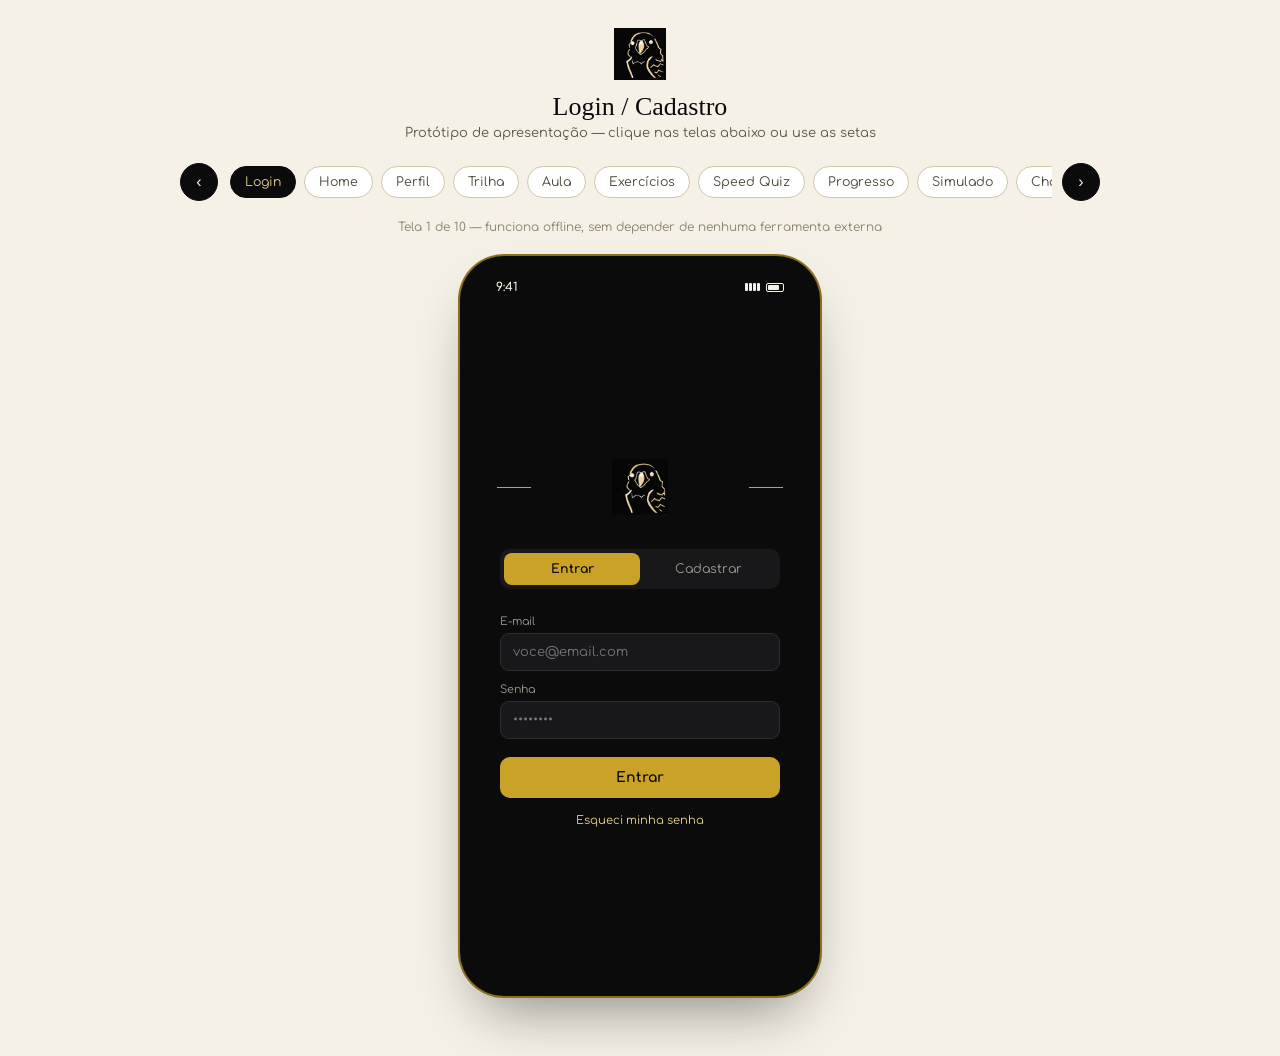
==== inquira_prototipo.html @ 88667cf3 "adicionados o prototipo e logotipo" ====
<!DOCTYPE html>
<html lang="pt-BR">
<head>
<meta charset="UTF-8">
<meta name="viewport" content="width=device-width, initial-scale=1.0">
<title>INQUIRA — Protótipo de Apresentação</title>
<link rel="preconnect" href="https://fonts.googleapis.com">
<link href="https://fonts.googleapis.com/css2?family=Comfortaa:wght@400;500;600;700&display=swap" rel="stylesheet">
<!-- LOGO (aba do navegador): troque o href pelo mesmo arquivo/base64 usado em --logo-url -->
<link rel="icon" type="image/png" href="logo-inquira.png">
<style>
  :root{
    --ink:#0B0B0C;
    --ink-2:#18181B;
    --ink-3:#232326;
    --gold:#C9A227;
    --gold-soft:#E7D08A;
    --gold-deep:#8C6F1D;
    --paper:#F5F1E6;
    --paper-dim:#E9E2CE;
    --success:#6E8F63;
    --danger:#A6543F;
    --serif:'Times New Roman', Times, serif;
    --round:'Comfortaa', sans-serif;

    /* ====== LOGO — troque APENAS esta linha para atualizar o logo em toda a página ======
       Opção A (arquivo separado, precisa estar na mesma pasta do .html ao apresentar):
         --logo-url: url('logo-inquira.png');
       Opção B (recomendado p/ apresentação — arquivo único, sem risco de link quebrado):
         --logo-url: url('[data-uri]'); */
    --logo-url: url('logo-inquira.png');

    /* Se seu logo for de UMA SÓ COR (ex.: só dourado/branco), ele pode não aparecer bem
       no painel externo, que tem fundo claro (creme). Se tiver uma versão do logo em preto
       (ou escura) para fundo claro, troque a linha abaixo. Se não tiver, pode deixar igual
       à de cima — a versão dourada ainda funciona sobre o creme, só com menos contraste. */
    --logo-url-light-bg: url('logo-inquira.png');
  }
  *{box-sizing:border-box;}
  html,body{margin:0;padding:0;}
  body{
    background:var(--paper);
    font-family:var(--round);
    color:var(--ink);
    min-height:100vh;
    padding:28px 16px 60px;
  }
  /* Classe reutilizável do logo — usada em todos os pontos abaixo.
     Ela lê --logo-url, então não precisa mexer aqui, só na variável acima. */
  .logo-mark{
    background-image: var(--logo-url);
    background-size: contain;
    background-position: center;
    background-repeat: no-repeat;
    display:inline-block;
    border-radius: 80px;   /* ← arredondamento leve, novo */
  }
  .logo-mark.on-light{
    background-image: var(--logo-url-light-bg);
  }

  .stage-header{
    max-width:920px;
    margin:0 auto 22px;
    text-align:center;
  }
  .stage-header .brand{
    font-family:var(--serif);
    font-size:14px;
    letter-spacing:2px;
    color:var(--gold-deep);
    margin-bottom:6px;
  }
  .stage-header h1{
    font-family:var(--serif);
    font-size:26px;
    font-weight:400;
    margin:0 0 4px;
    color:var(--ink);
  }
  .stage-header p{
    font-size:13px;
    color:#5b5747;
    margin:0;
  }

  .controls{
    max-width:920px;
    margin:0 auto 18px;
    display:flex;
    align-items:center;
    gap:10px;
  }
  .nav-arrow{
    flex:0 0 auto;
    width:38px;height:38px;
    border-radius:50%;
    border:1px solid var(--ink);
    background:var(--ink);
    color:var(--paper);
    font-size:16px;
    cursor:pointer;
    display:flex;align-items:center;justify-content:center;
    transition:background .15s ease;
  }
  .nav-arrow:hover{background:var(--gold-deep);border-color:var(--gold-deep);}

  .pill-track{
    flex:1;
    display:flex;
    gap:8px;
    overflow-x:auto;
    padding:4px 2px;
    scrollbar-width:thin;
  }
  .pill{
    flex:0 0 auto;
    padding:8px 14px;
    border-radius:20px;
    border:1px solid #cfc7ab;
    background:#fff;
    font-family:var(--round);
    font-size:12.5px;
    color:#4b4736;
    cursor:pointer;
    white-space:nowrap;
    transition:all .15s ease;
  }
  .pill.active{
    background:var(--ink);
    border-color:var(--ink);
    color:var(--gold-soft);
  }

  .stage-note{
    max-width:920px;
    margin:0 auto 22px;
    text-align:center;
    font-size:12px;
    color:#8a836a;
  }

  /* ---------- PHONE FRAME ---------- */
  .phone-wrap{
    display:flex;
    justify-content:center;
  }
  .phone{
    width:360px;
    height:740px;
    background:var(--ink);
    border-radius:44px;
    padding:14px;
    box-shadow:0 0 0 2px var(--gold-deep), 0 30px 60px -20px rgba(0,0,0,.45);
    position:relative;
  }
  .phone-screen{
    width:100%;height:100%;
    background:var(--ink);
    border-radius:30px;
    overflow:hidden;
    position:relative;
    display:flex;
    flex-direction:column;
  }
  .status-bar{
    height:34px;
    flex:0 0 auto;
    display:flex;
    align-items:center;
    justify-content:space-between;
    padding:0 22px;
    color:var(--paper);
    font-size:12px;
    font-family:var(--round);
    font-weight:600;
  }
  .status-bar .icons{display:flex;gap:5px;align-items:center;}
  .status-bar .bars span{display:inline-block;width:3px;height:8px;background:var(--paper);margin-right:1px;border-radius:1px;}
  .status-bar .battery{width:18px;height:9px;border:1px solid var(--paper);border-radius:2px;position:relative;display:inline-block;}
  .status-bar .battery::after{content:'';position:absolute;left:1px;top:1px;bottom:1px;width:70%;background:var(--paper);border-radius:1px;}

  .screen-body{
    flex:1;
    overflow-y:auto;
    padding:16px 18px 10px;
    color:var(--paper);
  }
  .screen-body::-webkit-scrollbar{width:0;}

  .bottom-nav{
    flex:0 0 auto;
    display:flex;
    justify-content:space-around;
    padding:10px 8px 16px;
    border-top:1px solid #2a2a2d;
  }
  .bottom-nav .item{
    display:flex;flex-direction:column;align-items:center;gap:4px;
    font-size:9.5px;color:#7a7a80;
    cursor:pointer;
  }
  .bottom-nav .item.active{color:var(--gold);}
  .bottom-nav .dot{width:18px;height:18px;border-radius:6px;border:1.4px solid currentColor;}

  .screen{display:none;flex-direction:column;height:100%;}
  .screen.active{display:flex;}

  /* ---------- SHARED UI ---------- */
  h2.h-serif{
    font-family:var(--serif);
    font-weight:400;
    font-size:20px;
    margin:0 0 2px;
    color:var(--paper);
  }
  .muted{color:#9c9a90;font-size:12px;}
  .card{
    background:var(--ink-2);
    border:1px solid #2b2b2e;
    border-radius:10px;
    padding:14px;
  }
  .hairline{
    height:1px;
    background:linear-gradient(to right, transparent, var(--gold), transparent);
    margin:14px 0;
  }
  .btn-gold{
    background:var(--gold);
    color:var(--ink);
    border:none;
    border-radius:10px;
    padding:13px;
    font-family:var(--round);
    font-weight:700;
    font-size:14px;
    cursor:pointer;
    width:100%;
    transition:filter .15s ease;
  }
  .btn-gold:hover{filter:brightness(1.08);}
  .btn-gold:disabled{background:#4a4636;color:#8a856c;cursor:not-allowed;}
  .btn-ghost{
    background:transparent;
    border:1px solid #3a3a3d;
    color:var(--paper);
    border-radius:10px;
    padding:11px;
    font-family:var(--round);
    font-size:13px;
    cursor:pointer;
    width:100%;
  }
  .xp-bar-track{
    height:8px;background:#2b2b2e;border-radius:6px;overflow:hidden;
  }
  .xp-bar-fill{
    height:100%;background:linear-gradient(to right, var(--gold-deep), var(--gold));
    border-radius:6px;
  }
  .avatar{
    width:46px;height:46px;border-radius:50%;
    background:var(--ink-3);
    border:2px solid var(--gold);
    display:flex;align-items:center;justify-content:center;
    font-family:var(--serif);font-size:16px;color:var(--gold-soft);
    flex:0 0 auto;
  }
  .avatar.lg{width:84px;height:84px;font-size:26px;}

  /* ===================== LOGIN ===================== */
  #screen-login .screen-body{
    display:flex;flex-direction:column;justify-content:center;align-items:center;
    text-align:center;
    padding:20px 26px;
  }
  .wordmark-row{display:flex;align-items:center;gap:14px;margin-bottom:34px;}
  .wordmark-row .rule{width:34px;height:1px;background:var(--gold);}
  .wordmark{font-family:var(--serif);font-size:30px;letter-spacing:3px;color:var(--paper);}
  .mode-toggle{
    display:flex;width:100%;background:var(--ink-2);border-radius:10px;padding:4px;margin-bottom:26px;
  }
  .mode-toggle button{
    flex:1;padding:9px;border:none;background:transparent;color:#9c9a90;
    font-family:var(--round);font-size:12.5px;border-radius:8px;cursor:pointer;
  }
  .mode-toggle button.active{background:var(--gold);color:var(--ink);font-weight:700;}
  .field{
    width:100%;text-align:left;margin-bottom:12px;
  }
  .field label{font-size:11px;color:#9c9a90;display:block;margin-bottom:5px;}
  .field input{
    width:100%;background:var(--ink-2);border:1px solid #2f2f32;border-radius:9px;
    padding:11px 12px;color:var(--paper);font-family:var(--round);font-size:13px;
  }
  .field input:focus{outline:1px solid var(--gold);}
  .login-footnote{margin-top:16px;font-size:11.5px;color:#8a887d;}
  .login-footnote span{color:var(--gold-soft);cursor:pointer;}

  /* ===================== HOME ===================== */
  .greet-row{display:flex;justify-content:space-between;align-items:center;margin-bottom:16px;}
  .xp-strip{display:flex;align-items:center;justify-content:space-between;margin-bottom:6px;}
  .xp-strip .lvl{font-family:var(--serif);font-size:13px;color:var(--gold-soft);}
  .continue-card{margin-bottom:18px;}
  .continue-card .top{display:flex;justify-content:space-between;align-items:baseline;margin-bottom:8px;}
  .continue-card .top .tag{font-size:10.5px;color:#9c9a90;}
  .subject-row{display:flex;gap:10px;overflow-x:auto;margin-bottom:18px;padding-bottom:4px;}
  .subject-chip{
    flex:0 0 auto;width:84px;padding:12px 10px;border-radius:10px;background:var(--ink-2);
    border:1px solid #2b2b2e;text-align:center;font-size:11px;
  }
  .subject-chip .ic{font-size:18px;margin-bottom:6px;}
  .tiles-row{display:flex;gap:10px;}
  .tile{
    flex:1;background:var(--ink-2);border:1px solid var(--gold-deep);border-radius:10px;
    padding:14px 10px;text-align:center;cursor:pointer;
  }
  .tile .ic{font-size:20px;margin-bottom:6px;}
  .tile .lbl{font-family:var(--serif);font-size:13px;color:var(--paper);}

  /* ===================== PROFILE ===================== */
  .profile-head{display:flex;flex-direction:column;align-items:center;text-align:center;margin-bottom:16px;}
  .badge-pill{
    margin-top:8px;display:inline-block;background:var(--ink-2);border:1px solid var(--gold);
    color:var(--gold-soft);font-size:11px;padding:4px 12px;border-radius:20px;
  }
  .stat-trio{display:flex;gap:8px;margin-bottom:18px;}
  .stat-tile{flex:1;text-align:center;padding:12px 4px;}
  .stat-tile .num{font-family:var(--serif);font-size:19px;color:var(--gold-soft);}
  .stat-tile .lbl{font-size:10px;color:#9c9a90;margin-top:2px;}
  .section-title{font-size:11.5px;color:#9c9a90;letter-spacing:.4px;margin:16px 0 8px;}
  .ach-grid{display:grid;grid-template-columns:repeat(4,1fr);gap:8px;}
  .ach{
    aspect-ratio:1;border-radius:10px;display:flex;align-items:center;justify-content:center;
    font-size:18px;background:var(--ink-2);border:1px solid #2b2b2e;
  }
  .ach.earned{background:linear-gradient(145deg,#2a230f,#1c1a10);border-color:var(--gold);}
  .ach.locked{opacity:.35;filter:grayscale(1);}
  .mastery-row{margin-bottom:10px;}
  .mastery-row .mtop{display:flex;justify-content:space-between;font-size:11.5px;margin-bottom:4px;}
  .activity-item{display:flex;justify-content:space-between;padding:9px 0;border-bottom:1px solid #232326;font-size:12px;}
  .activity-item .plus{color:var(--gold-soft);font-family:var(--serif);}

  /* ===================== LEARNING PATH ===================== */
  .path-list{position:relative;padding-left:26px;}
  .path-list::before{
    content:'';position:absolute;left:9px;top:6px;bottom:6px;width:2px;background:#2b2b2e;
  }
  .path-item{position:relative;padding:12px 0 12px 14px;}
  .path-item .node{
    position:absolute;left:-26px;top:14px;width:19px;height:19px;border-radius:50%;
    background:var(--ink);border:2px solid #3a3a3d;display:flex;align-items:center;justify-content:center;
    font-size:10px;color:#6c6a62;
  }
  .path-item.done .node{background:var(--gold);border-color:var(--gold);color:var(--ink);}
  .path-item.current .node{
    border-color:var(--gold);color:var(--gold);
    box-shadow:0 0 0 0 rgba(201,162,39,.5);
    animation:pulse 1.8s infinite;
  }
  @keyframes pulse{
    0%{box-shadow:0 0 0 0 rgba(201,162,39,.45);}
    70%{box-shadow:0 0 0 9px rgba(201,162,39,0);}
    100%{box-shadow:0 0 0 0 rgba(201,162,39,0);}
  }
  .path-item .card{cursor:pointer;}
  .path-item.locked .card{opacity:.45;cursor:not-allowed;}
  .path-item .card .name{font-size:13.5px;}
  .path-item .card .meta{font-size:10.5px;color:#9c9a90;margin-top:3px;}

  /* ===================== LESSON ===================== */
  .video-box{
    background:#000;border-radius:10px;aspect-ratio:16/10;display:flex;align-items:center;justify-content:center;margin-bottom:14px;
    border:1px solid #2b2b2e;
  }
  .play-btn{
    width:52px;height:52px;border-radius:50%;background:var(--gold);display:flex;align-items:center;justify-content:center;
    color:var(--ink);font-size:18px;cursor:pointer;
  }
  .tab-pill-row{display:flex;background:var(--ink-2);border-radius:10px;padding:4px;margin-bottom:14px;}
  .tab-pill-row button{flex:1;background:transparent;border:none;padding:8px;font-family:var(--round);font-size:12px;color:#9c9a90;border-radius:8px;cursor:pointer;}
  .tab-pill-row button.active{background:var(--gold);color:var(--ink);font-weight:700;}
  .lesson-idx-item{display:flex;gap:10px;padding:8px 0;font-size:12px;border-bottom:1px solid #232326;}
  .lesson-idx-item .time{color:var(--gold-soft);font-family:var(--serif);flex:0 0 auto;width:44px;}
  .resource-item{display:flex;align-items:center;gap:10px;padding:10px;background:var(--ink-2);border-radius:8px;margin-bottom:8px;font-size:12px;}

  /* ===================== EXERCISES ===================== */
  .q-progress{font-size:11px;color:#9c9a90;margin-bottom:6px;}
  .q-text{font-family:var(--serif);font-size:16px;line-height:1.4;margin-bottom:14px;}
  .option{
    display:flex;gap:10px;align-items:flex-start;padding:12px;border:1px solid #2b2b2e;border-radius:10px;
    margin-bottom:9px;cursor:pointer;font-size:13px;background:var(--ink-2);
  }
  .option .letter{
    width:22px;height:22px;border-radius:50%;border:1px solid #4a4a4e;display:flex;align-items:center;justify-content:center;
    font-size:11px;flex:0 0 auto;
  }
  .option.selected{border-color:var(--gold);}
  .option.selected .letter{background:var(--gold);color:var(--ink);border-color:var(--gold);}
  .option.correct{border-color:var(--success);background:#1c2a1a;}
  .option.incorrect{border-color:var(--danger);background:#2a1c19;}
  .explain-box{
    margin-top:6px;padding:12px;background:var(--ink-2);border-left:3px solid var(--gold);border-radius:6px;font-size:12px;color:#c9c6ba;
  }
  .results-box{text-align:center;padding:34px 10px;}
  .results-box .big{font-family:var(--serif);font-size:38px;color:var(--gold-soft);}

  /* ===================== SPEED QUIZ ===================== */
  .timer-track{height:9px;border-radius:5px;background:#2b2b2e;overflow:hidden;margin-bottom:16px;}
  .timer-fill{height:100%;width:100%;background:var(--gold);transition:width .2s linear, background .3s ease;}
  .quiz-topline{display:flex;justify-content:space-between;align-items:center;margin-bottom:14px;}
  .quiz-score{font-family:var(--serif);font-size:20px;color:var(--gold-soft);}
  .combo-badge{
    position:absolute;top:50%;left:50%;transform:translate(-50%,-50%) scale(0);
    background:var(--gold);color:var(--ink);padding:10px 18px;border-radius:30px;font-weight:700;font-size:14px;
    transition:transform .25s ease;pointer-events:none;
  }
  .combo-badge.show{transform:translate(-50%,-50%) scale(1);}

  /* ===================== PROGRESS ===================== */
  .heatmap{display:grid;grid-template-columns:repeat(7,1fr);gap:5px;margin-bottom:6px;}
  .heat-cell{aspect-ratio:1;border-radius:3px;background:#232326;}

  /* ===================== MOCK EXAM ===================== */
  .exam-timer{
    display:flex;justify-content:space-between;align-items:center;background:var(--ink-2);
    border:1px solid var(--gold-deep);border-radius:10px;padding:10px 14px;margin-bottom:14px;
  }
  .exam-timer .t{font-family:var(--serif);font-size:19px;color:var(--gold-soft);}
  .nav-grid{display:grid;grid-template-columns:repeat(8,1fr);gap:6px;margin-bottom:16px;}
  .nav-grid .n{
    aspect-ratio:1;border-radius:6px;border:1px solid #3a3a3d;display:flex;align-items:center;justify-content:center;
    font-size:10px;color:#9c9a90;cursor:pointer;background:var(--ink-2);
  }
  .nav-grid .n.answered{background:var(--gold);color:var(--ink);border-color:var(--gold);font-weight:700;}
  .area-row{margin-bottom:10px;}
  .area-row .atop{display:flex;justify-content:space-between;font-size:11.5px;margin-bottom:4px;}

  /* ===================== AI CHAT ===================== */
  .chat-scroll{display:flex;flex-direction:column;gap:10px;}
  .bubble{max-width:78%;padding:10px 13px;border-radius:14px;font-size:12.5px;line-height:1.45;}
  .bubble.user{align-self:flex-end;background:var(--gold);color:var(--ink);border-bottom-right-radius:4px;}
  .bubble.ai{align-self:flex-start;background:var(--ink-2);border:1px solid #2b2b2e;border-bottom-left-radius:4px;}
  .typing{align-self:flex-start;display:flex;gap:4px;padding:10px 13px;background:var(--ink-2);border-radius:14px;border-bottom-left-radius:4px;}
  .typing span{width:5px;height:5px;border-radius:50%;background:#9c9a90;animation:blink 1.2s infinite;}
  .typing span:nth-child(2){animation-delay:.2s;}
  .typing span:nth-child(3){animation-delay:.4s;}
  @keyframes blink{0%,80%,100%{opacity:.25;}40%{opacity:1;}}
  .chip-row{display:flex;gap:8px;margin:10px 0;}
  .chip{background:transparent;border:1px solid var(--gold);color:var(--gold-soft);font-size:11px;padding:7px 12px;border-radius:20px;cursor:pointer;}
  .chat-input-row{display:flex;gap:8px;padding-top:10px;border-top:1px solid #232326;}
  .chat-input-row input{
    flex:1;background:var(--ink-2);border:1px solid #2f2f32;border-radius:20px;padding:10px 14px;color:var(--paper);font-family:var(--round);font-size:12.5px;
  }
  .send-btn{
    width:38px;height:38px;border-radius:50%;border:none;background:#3a3a3d;color:#7a7a80;cursor:pointer;font-size:14px;
    transition:all .15s ease;
  }
  .send-btn.ready{background:var(--gold);color:var(--ink);}
</style>
</head>
<body>

  <div class="stage-header">
<!-- painel externo -->
<div class="logo-mark on-light" ... style="width:170px;height:52px;margin:0 auto 8px;"></div>
    <h1 id="screenTitle">Login / Cadastro</h1>
    <p>Protótipo de apresentação — clique nas telas abaixo ou use as setas</p>
  </div>

  <div class="controls">
    <button class="nav-arrow" onclick="prevScreen()">‹</button>
    <div class="pill-track" id="pillTrack"></div>
    <button class="nav-arrow" onclick="nextScreen()">›</button>
  </div>
  <div class="stage-note">Tela <span id="screenIndex">1</span> de <span id="screenTotal">10</span> — funciona offline, sem depender de nenhuma ferramenta externa</div>

  <div class="phone-wrap">
    <div class="phone">
      <div class="phone-screen">
        <div class="status-bar">
          <span>9:41</span>
          <span class="icons">
            <span class="bars"><span></span><span></span><span></span><span></span></span>
            <span class="battery"></span>
          </span>
        </div>

        <!-- ============ LOGIN ============ -->
        <div class="screen active" id="screen-login">
          <div class="screen-body">
            <!-- LOGO (dentro do app, tela de Login): ponto mais nobre para o logo -->
            <div class="wordmark-row"><div class="rule"></div><div class="logo-mark" ... style="width:190px;height:56px;"></div><div class="rule"></div></div>
            <div class="mode-toggle">
              <button class="active" id="loginModeBtn" onclick="setLoginMode('login')">Entrar</button>
              <button id="signupModeBtn" onclick="setLoginMode('signup')">Cadastrar</button>
            </div>
            <div class="field" id="nameField" style="display:none;">
              <label>Nome</label>
              <input type="text" placeholder="Como podemos te chamar?">
            </div>
            <div class="field">
              <label>E-mail</label>
              <input type="email" placeholder="voce@email.com">
            </div>
            <div class="field">
              <label>Senha</label>
              <input type="password" placeholder="••••••••">
            </div>
            <button class="btn-gold" id="loginSubmitBtn" style="margin-top:6px;">Entrar</button>
            <div class="login-footnote"><span>Esqueci minha senha</span></div>
          </div>
        </div>

        <!-- ============ HOME ============ -->
        <div class="screen" id="screen-home">
          <div class="screen-body">
            <div class="greet-row">
              <div>
                <div class="muted">Boa tarde</div>
                <h2 class="h-serif">Barbara</h2>
              </div>
              <div class="avatar">BK</div>
            </div>
            <div class="card" style="margin-bottom:16px;">
              <div class="xp-strip"><span class="lvl">Nível 7 · Estudiosa</span><span class="muted">2.480 XP</span></div>
              <div class="xp-bar-track"><div class="xp-bar-fill" style="width:62%;"></div></div>
            </div>
            <div class="card continue-card" onclick="goTo('screen-path')" style="cursor:pointer;">
              <div class="top"><span class="tag">CONTINUAR ESTUDANDO</span><span class="tag">68%</span></div>
              <div class="h-serif" style="font-size:15px;">Trigonometria</div>
              <div class="xp-bar-track" style="margin-top:8px;"><div class="xp-bar-fill" style="width:68%;"></div></div>
            </div>
            <div class="section-title">TRILHAS</div>
            <div class="subject-row">
              <div class="subject-chip"><div class="ic">∑</div>Matemática</div>
              <div class="subject-chip"><div class="ic">✎</div>Português</div>
              <div class="subject-chip"><div class="ic">⚛</div>Física</div>
              <div class="subject-chip"><div class="ic">⚗</div>Química</div>
              <div class="subject-chip"><div class="ic">🌍</div>Geografia</div>
            </div>
            <div class="tiles-row">
              <div class="tile" onclick="goTo('screen-exam')"><div class="ic">⏱</div><div class="lbl">Simulado</div></div>
              <div class="tile" onclick="goTo('screen-quiz')"><div class="ic">⚡</div><div class="lbl">Speed Quiz</div></div>
            </div>
          </div>
          <div class="bottom-nav">
            <div class="item active" onclick="goTo('screen-home')"><div class="dot"></div>Início</div>
            <div class="item" onclick="goTo('screen-path')"><div class="dot"></div>Trilhas</div>
            <div class="item" onclick="goTo('screen-progress')"><div class="dot"></div>Progresso</div>
            <div class="item" onclick="goTo('screen-chat')"><div class="dot"></div>IA</div>
            <div class="item" onclick="goTo('screen-profile')"><div class="dot"></div>Perfil</div>
          </div>
        </div>

        <!-- ============ PROFILE ============ -->
        <div class="screen" id="screen-profile">
          <div class="screen-body">
            <div class="profile-head">
              <div class="avatar lg">BK</div>
              <h2 class="h-serif" style="margin-top:10px;">Barbara Karolinny</h2>
              <div class="badge-pill">🏅 Estudiosa Nível 7</div>
            </div>
            <div class="stat-trio">
              <div class="card stat-tile"><div class="num">2.480</div><div class="lbl">XP total</div></div>
              <div class="card stat-tile"><div class="num">12</div><div class="lbl">Sequência</div></div>
              <div class="card stat-tile"><div class="num">#34</div><div class="lbl">Ranking</div></div>
            </div>
            <div class="xp-bar-track"><div class="xp-bar-fill" style="width:62%;"></div></div>
            <div class="muted" style="margin-top:5px;">620 XP para o Nível 8</div>

            <div class="section-title">CONQUISTAS</div>
            <div class="ach-grid">
              <div class="ach earned">🏆</div><div class="ach earned">🔥</div><div class="ach earned">📚</div><div class="ach locked">🎯</div>
              <div class="ach earned">⚡</div><div class="ach locked">🧠</div><div class="ach locked">🌟</div><div class="ach locked">👑</div>
            </div>

            <div class="section-title">DOMÍNIO POR MATÉRIA</div>
            <div class="mastery-row"><div class="mtop"><span>Matemática</span><span>80%</span></div><div class="xp-bar-track"><div class="xp-bar-fill" style="width:80%;"></div></div></div>
            <div class="mastery-row"><div class="mtop"><span>Português</span><span>65%</span></div><div class="xp-bar-track"><div class="xp-bar-fill" style="width:65%;"></div></div></div>
            <div class="mastery-row"><div class="mtop"><span>Física</span><span>44%</span></div><div class="xp-bar-track"><div class="xp-bar-fill" style="width:44%;"></div></div></div>

            <div class="section-title">ATIVIDADE RECENTE</div>
            <div class="activity-item"><span>Concluiu: Lei dos Senos</span><span class="plus">+50</span></div>
            <div class="activity-item"><span>Speed Quiz: Frações</span><span class="plus">+80</span></div>
            <div class="activity-item"><span>Simulado ENEM #3</span><span class="plus">+210</span></div>
          </div>
          <div class="bottom-nav">
            <div class="item" onclick="goTo('screen-home')"><div class="dot"></div>Início</div>
            <div class="item" onclick="goTo('screen-path')"><div class="dot"></div>Trilhas</div>
            <div class="item" onclick="goTo('screen-progress')"><div class="dot"></div>Progresso</div>
            <div class="item" onclick="goTo('screen-chat')"><div class="dot"></div>IA</div>
            <div class="item active" onclick="goTo('screen-profile')"><div class="dot"></div>Perfil</div>
          </div>
        </div>

        <!-- ============ LEARNING PATH ============ -->
        <div class="screen" id="screen-path">
          <div class="screen-body">
            <h2 class="h-serif">Trilha: Trigonometria</h2>
            <div class="muted" style="margin-bottom:14px;">4 de 6 módulos concluídos</div>
            <div class="path-list">
              <div class="path-item done"><div class="node">✓</div><div class="card"><div class="name">Ângulos e Triângulos</div><div class="meta">Concluído · +40 XP</div></div></div>
              <div class="path-item done"><div class="node">✓</div><div class="card"><div class="name">Seno e Cosseno</div><div class="meta">Concluído · +40 XP</div></div></div>
              <div class="path-item done"><div class="node">✓</div><div class="card"><div class="name">Tangente</div><div class="meta">Concluído · +40 XP</div></div></div>
              <div class="path-item current"><div class="node">4</div><div class="card" onclick="goTo('screen-lesson')"><div class="name">Lei dos Senos</div><div class="meta">Em andamento · 68%</div></div></div>
              <div class="path-item locked"><div class="node">🔒</div><div class="card"><div class="name">Lei dos Cossenos</div><div class="meta">Bloqueado</div></div></div>
              <div class="path-item locked"><div class="node">🔒</div><div class="card"><div class="name">Aplicações no ENEM</div><div class="meta">Bloqueado</div></div></div>
            </div>
          </div>
          <div class="bottom-nav">
            <div class="item" onclick="goTo('screen-home')"><div class="dot"></div>Início</div>
            <div class="item active" onclick="goTo('screen-path')"><div class="dot"></div>Trilhas</div>
            <div class="item" onclick="goTo('screen-progress')"><div class="dot"></div>Progresso</div>
            <div class="item" onclick="goTo('screen-chat')"><div class="dot"></div>IA</div>
            <div class="item" onclick="goTo('screen-profile')"><div class="dot"></div>Perfil</div>
          </div>
        </div>

        <!-- ============ LESSON ============ -->
        <div class="screen" id="screen-lesson">
          <div class="screen-body">
            <h2 class="h-serif">Lei dos Senos</h2>
            <div class="muted" style="margin-bottom:12px;">Trigonometria · Módulo 4</div>
            <div class="video-box"><div class="play-btn">▶</div></div>
            <div class="tab-pill-row">
              <button class="active" onclick="setLessonTab(this,'video')">Vídeo</button>
              <button onclick="setLessonTab(this,'notas')">Notas</button>
              <button onclick="setLessonTab(this,'recursos')">Recursos</button>
            </div>
            <div id="lessonTabContent">
              <div class="lesson-idx-item"><span class="time">00:00</span><span>Introdução ao problema</span></div>
              <div class="lesson-idx-item"><span class="time">02:15</span><span>Demonstração da fórmula</span></div>
              <div class="lesson-idx-item"><span class="time">05:40</span><span>Exemplo resolvido</span></div>
              <div class="lesson-idx-item"><span class="time">08:20</span><span>Erros comuns</span></div>
            </div>
          </div>
        </div>

        <!-- ============ EXERCISES ============ -->
        <div class="screen" id="screen-exercises">
          <div class="screen-body" id="exBody"></div>
        </div>

        <!-- ============ SPEED QUIZ ============ -->
        <div class="screen" id="screen-quiz">
          <div class="screen-body" style="position:relative;">
            <div class="combo-badge" id="comboBadge">+50 XP COMBO!</div>
            <div class="timer-track"><div class="timer-fill" id="quizTimerFill"></div></div>
            <div class="quiz-topline"><span class="quiz-score">🔥 <span id="quizScore">0</span> pts</span><span class="muted" id="quizCount">1/5</span></div>
            <div id="quizBody"></div>
          </div>
        </div>

        <!-- ============ PROGRESS ============ -->
        <div class="screen" id="screen-progress">
          <div class="screen-body">
            <h2 class="h-serif">Seu Progresso</h2>
            <div class="xp-bar-track" style="margin:10px 0 4px;"><div class="xp-bar-fill" style="width:62%;"></div></div>
            <div class="muted">Nível 7 → 620 XP para o Nível 8</div>
            <div class="stat-trio" style="margin-top:16px;">
              <div class="card stat-tile"><div class="num">12</div><div class="lbl">Sequência</div></div>
              <div class="card stat-tile"><div class="num">86</div><div class="lbl">Aulas</div></div>
              <div class="card stat-tile"><div class="num">91%</div><div class="lbl">Precisão</div></div>
            </div>
            <div class="section-title">ATIVIDADE SEMANAL</div>
            <div class="heatmap" id="heatmap"></div>
            <div class="section-title">DOMÍNIO POR MATÉRIA</div>
            <div class="mastery-row"><div class="mtop"><span>Matemática</span><span>80%</span></div><div class="xp-bar-track"><div class="xp-bar-fill" style="width:80%;"></div></div></div>
            <div class="mastery-row"><div class="mtop"><span>Português</span><span>65%</span></div><div class="xp-bar-track"><div class="xp-bar-fill" style="width:65%;"></div></div></div>
            <div class="section-title">CONQUISTAS</div>
            <div class="ach-grid">
              <div class="ach earned">🏆</div><div class="ach earned">🔥</div><div class="ach earned">📚</div><div class="ach locked">🎯</div>
              <div class="ach earned">⚡</div><div class="ach locked">🧠</div><div class="ach locked">🌟</div><div class="ach locked">👑</div>
            </div>
          </div>
          <div class="bottom-nav">
            <div class="item" onclick="goTo('screen-home')"><div class="dot"></div>Início</div>
            <div class="item" onclick="goTo('screen-path')"><div class="dot"></div>Trilhas</div>
            <div class="item active" onclick="goTo('screen-progress')"><div class="dot"></div>Progresso</div>
            <div class="item" onclick="goTo('screen-chat')"><div class="dot"></div>IA</div>
            <div class="item" onclick="goTo('screen-profile')"><div class="dot"></div>Perfil</div>
          </div>
        </div>

        <!-- ============ MOCK EXAM ============ -->
        <div class="screen" id="screen-exam">
          <div class="screen-body">
            <div class="exam-timer"><span class="muted">Tempo restante</span><span class="t" id="examTimer">04:58:32</span></div>
            <div class="nav-grid" id="examGrid"></div>
            <div class="q-text">Um terreno retangular tem 40 m de perímetro. Se a largura é 2/3 do comprimento, qual é a área do terreno?</div>
            <div class="option" onclick="selectExamOption(this)"><div class="letter">A</div>48 m²</div>
            <div class="option" onclick="selectExamOption(this)"><div class="letter">B</div>72 m²</div>
            <div class="option" onclick="selectExamOption(this)"><div class="letter">C</div>96 m²</div>
            <div class="option" onclick="selectExamOption(this)"><div class="letter">D</div>108 m²</div>
            <div class="option" onclick="selectExamOption(this)"><div class="letter">E</div>120 m²</div>
            <div class="hairline"></div>
            <div class="section-title">RESULTADO POR ÁREA (simulado anterior)</div>
            <div class="area-row"><div class="atop"><span>Matemática</span><span>7/10</span></div><div class="xp-bar-track"><div class="xp-bar-fill" style="width:70%;"></div></div></div>
            <div class="area-row"><div class="atop"><span>Linguagens</span><span>8/10</span></div><div class="xp-bar-track"><div class="xp-bar-fill" style="width:80%;"></div></div></div>
            <div class="area-row"><div class="atop"><span>Humanas</span><span>6/10</span></div><div class="xp-bar-track"><div class="xp-bar-fill" style="width:60%;"></div></div></div>
            <div class="area-row"><div class="atop"><span>Natureza</span><span>5/10</span></div><div class="xp-bar-track"><div class="xp-bar-fill" style="width:50%;"></div></div></div>
          </div>
        </div>

        <!-- ============ AI CHAT ============ -->
        <div class="screen" id="screen-chat">
          <div class="screen-body">
            <h2 class="h-serif" style="margin-bottom:12px;">Assistente INQUIRA</h2>
            <div class="chat-scroll" id="chatScroll">
              <div class="bubble user">Como eu resolvo essa questão de Lei dos Senos?</div>
              <div class="bubble ai">Antes de te dar a fórmula: você já identificou quais lados e ângulos o problema te dá? Isso decide qual caso da Lei dos Senos usar.</div>
              <div class="bubble user">Dei um ângulo e o lado oposto, e outro ângulo.</div>
              <div class="bubble ai">Ótimo, esse é o caso clássico ângulo-lado-ângulo. Tente montar a proporção a/sen(A) = b/sen(B) com o que você já tem — o que fica dos dois lados da igualdade?</div>
            </div>
            <div class="chip-row">
              <button class="chip" onclick="chatQuick('dica')">Dica</button>
              <button class="chip" onclick="chatQuick('resolucao')">Ver resolução</button>
            </div>
          </div>
          <div class="chat-input-row" style="padding:0 18px 16px;">
            <input type="text" id="chatInput" placeholder="Digite sua dúvida..." oninput="checkChatInput()">
            <button class="send-btn" id="sendBtn" onclick="sendChat()">➤</button>
          </div>
        </div>

      </div>
    </div>
  </div>

<script>
const screens = [
  {id:'screen-login', label:'Login'},
  {id:'screen-home', label:'Home'},
  {id:'screen-profile', label:'Perfil'},
  {id:'screen-path', label:'Trilha'},
  {id:'screen-lesson', label:'Aula'},
  {id:'screen-exercises', label:'Exercícios'},
  {id:'screen-quiz', label:'Speed Quiz'},
  {id:'screen-progress', label:'Progresso'},
  {id:'screen-exam', label:'Simulado'},
  {id:'screen-chat', label:'Chat IA'}
];
let current = 0;

const pillTrack = document.getElementById('pillTrack');
screens.forEach((s,i)=>{
  const b = document.createElement('button');
  b.className = 'pill' + (i===0?' active':'');
  b.textContent = s.label;
  b.onclick = ()=>goTo(s.id);
  pillTrack.appendChild(b);
});
document.getElementById('screenTotal').textContent = screens.length;

function goTo(id){
  const idx = screens.findIndex(s=>s.id===id);
  if(idx===-1) return;
  current = idx;
  document.querySelectorAll('.screen').forEach(el=>el.classList.remove('active'));
  document.getElementById(id).classList.add('active');
  document.querySelectorAll('.pill').forEach((el,i)=>el.classList.toggle('active', i===idx));
  document.getElementById('screenTitle').textContent = screens[idx].label;
  document.getElementById('screenIndex').textContent = idx+1;
  if(id==='screen-exercises') initExercises();
  if(id==='screen-quiz') initQuiz();
  if(id==='screen-progress') initHeatmap();
  if(id==='screen-exam') initExamGrid();
}
function prevScreen(){ goTo(screens[(current-1+screens.length)%screens.length].id); }
function nextScreen(){ goTo(screens[(current+1)%screens.length].id); }

/* LOGIN */
function setLoginMode(mode){
  const isLogin = mode==='login';
  document.getElementById('loginModeBtn').classList.toggle('active', isLogin);
  document.getElementById('signupModeBtn').classList.toggle('active', !isLogin);
  document.getElementById('nameField').style.display = isLogin ? 'none' : 'block';
  document.getElementById('loginSubmitBtn').textContent = isLogin ? 'Entrar' : 'Criar conta';
}

/* LESSON TABS */
const lessonTabs = {
  video: `<div class="lesson-idx-item"><span class="time">00:00</span><span>Introdução ao problema</span></div>
          <div class="lesson-idx-item"><span class="time">02:15</span><span>Demonstração da fórmula</span></div>
          <div class="lesson-idx-item"><span class="time">05:40</span><span>Exemplo resolvido</span></div>
          <div class="lesson-idx-item"><span class="time">08:20</span><span>Erros comuns</span></div>`,
  notas: `<div class="card" style="font-size:12.5px;line-height:1.6;">A Lei dos Senos relaciona os lados de um triângulo aos senos de seus ângulos opostos: a/sen(A) = b/sen(B) = c/sen(C). Use quando souber um par lado-ângulo opostos completo.</div>`,
  recursos: `<div class="resource-item">📄 Resumo — Lei dos Senos.pdf</div>
             <div class="resource-item">📄 Lista de exercícios extra.pdf</div>
             <div class="resource-item">📄 Fórmulas de Trigonometria.pdf</div>`
};
function setLessonTab(btn, tab){
  document.querySelectorAll('#screen-lesson .tab-pill-row button').forEach(b=>b.classList.remove('active'));
  btn.classList.add('active');
  document.getElementById('lessonTabContent').innerHTML = lessonTabs[tab];
}

/* EXERCISES */
const exQuestions = [
  {q:"Qual é o valor de sen(30°)?", opts:["0","1/2","√2/2","√3/2"], correct:1, exp:"sen(30°) = 1/2 é um valor notável da trigonometria, usado com frequência em problemas de ângulos especiais."},
  {q:"Em um triângulo retângulo, qual razão trigonométrica é cateto oposto sobre hipotenusa?", opts:["Cosseno","Tangente","Seno","Cotangente"], correct:2, exp:"Seno é definido como cateto oposto dividido pela hipotenusa (SOH da regra SOH-CAH-TOA)."},
  {q:"Se um ângulo mede 45°, qual é o valor da tangente desse ângulo?", opts:["0","1","√3","1/2"], correct:1, exp:"tan(45°) = 1, porque nesse ângulo o cateto oposto e o cateto adjacente têm o mesmo comprimento."}
];
let exIndex = 0, exScore = 0, exSelected = null, exAnswered = false;

function initExercises(){
  exIndex = 0; exScore = 0;
  renderExercise();
}
function renderExercise(){
  exSelected = null; exAnswered = false;
  const body = document.getElementById('exBody');
  if(exIndex >= exQuestions.length){
    body.innerHTML = `<div class="results-box"><div class="muted">CONCLUÍDO</div><div class="big">+${exScore} XP</div><div class="muted" style="margin-top:6px;">${exQuestions.length} de ${exQuestions.length} questões respondidas</div><button class="btn-gold" style="margin-top:22px;" onclick="initExercises()">Refazer</button></div>`;
    return;
  }
  const item = exQuestions[exIndex];
  const letters = ['A','B','C','D'];
  body.innerHTML = `
    <div class="q-progress">Questão ${exIndex+1} de ${exQuestions.length}</div>
    <div class="q-text">${item.q}</div>
    <div id="exOptions">
      ${item.opts.map((o,i)=>`<div class="option" data-i="${i}" onclick="selectExOption(${i})"><div class="letter">${letters[i]}</div>${o}</div>`).join('')}
    </div>
    <div id="exExplain"></div>
    <button class="btn-gold" id="exActionBtn" style="margin-top:8px;" onclick="exAction()" disabled>Confirmar</button>
  `;
}
function selectExOption(i){
  if(exAnswered) return;
  exSelected = i;
  document.querySelectorAll('#exOptions .option').forEach((el,idx)=>el.classList.toggle('selected', idx===i));
  document.getElementById('exActionBtn').disabled = false;
}
function exAction(){
  if(!exAnswered){
    exAnswered = true;
    const item = exQuestions[exIndex];
    document.querySelectorAll('#exOptions .option').forEach((el,idx)=>{
      if(idx===item.correct) el.classList.add('correct');
      else if(idx===exSelected) el.classList.add('incorrect');
    });
    if(exSelected===item.correct) exScore += 30;
    document.getElementById('exExplain').innerHTML = `<div class="explain-box">${item.exp}</div>`;
    document.getElementById('exActionBtn').textContent = exIndex < exQuestions.length-1 ? 'Próxima' : 'Ver resultado';
  } else {
    exIndex++;
    renderExercise();
  }
}

/* SPEED QUIZ */
const quizQuestions = [
  {q:"7 × 8 = ?", opts:["54","56","63"], correct:1},
  {q:"Capital da França?", opts:["Lyon","Marselha","Paris"], correct:2},
  {q:"H2O é a fórmula de:", opts:["Água","Sal","Gás carbônico"], correct:0},
  {q:"Antônimo de 'ágil':", opts:["Rápido","Lento","Esperto"], correct:1},
  {q:"Raiz quadrada de 81:", opts:["8","9","7"], correct:1}
];
let quizIndex=0, quizScore=0, quizStreak=0, quizTimer=null, quizTimeLeft=0;
function initQuiz(){
  quizIndex=0; quizScore=0; quizStreak=0;
  document.getElementById('quizScore').textContent = 0;
  renderQuizQuestion();
}
function renderQuizQuestion(){
  clearInterval(quizTimer);
  if(quizIndex >= quizQuestions.length){
    document.getElementById('quizBody').innerHTML = `<div class="results-box"><div class="muted">SPEED QUIZ FINALIZADO</div><div class="big">${quizScore} pts</div><button class="btn-gold" style="margin-top:22px;" onclick="initQuiz()">Jogar novamente</button></div>`;
    document.getElementById('quizCount').textContent = `${quizQuestions.length}/${quizQuestions.length}`;
    return;
  }
  const item = quizQuestions[quizIndex];
  const letters=['A','B','C'];
  document.getElementById('quizCount').textContent = `${quizIndex+1}/${quizQuestions.length}`;
  document.getElementById('quizBody').innerHTML = `
    <div class="q-text">${item.q}</div>
    ${item.opts.map((o,i)=>`<div class="option" onclick="answerQuiz(${i})"><div class="letter">${letters[i]}</div>${o}</div>`).join('')}
  `;
  quizTimeLeft = 100;
  const fill = document.getElementById('quizTimerFill');
  fill.style.width = '100%'; fill.style.background = 'var(--gold)';
  quizTimer = setInterval(()=>{
    quizTimeLeft -= 2;
    fill.style.width = quizTimeLeft+'%';
    if(quizTimeLeft < 55) fill.style.background = '#D98C27';
    if(quizTimeLeft < 25) fill.style.background = 'var(--danger)';
    if(quizTimeLeft <= 0){ clearInterval(quizTimer); quizIndex++; renderQuizQuestion(); }
  }, 60);
}
function answerQuiz(i){
  clearInterval(quizTimer);
  const item = quizQuestions[quizIndex];
  if(i===item.correct){
    quizScore += 20;
    quizStreak++;
    document.getElementById('quizScore').textContent = quizScore;
    if(quizStreak>=2){
      const badge = document.getElementById('comboBadge');
      badge.classList.add('show');
      quizScore += 50;
      document.getElementById('quizScore').textContent = quizScore;
      setTimeout(()=>badge.classList.remove('show'), 700);
    }
  } else { quizStreak = 0; }
  quizIndex++;
  setTimeout(renderQuizQuestion, 450);
}

/* PROGRESS HEATMAP */
function initHeatmap(){
  const grid = document.getElementById('heatmap');
  if(grid.children.length) return;
  const intensities = [0.15,0.9,0.3,0.6,0.95,0.1,0.4, 0.5,0.2,0.8,0.9,0.3,0.15,0.6, 0.7,0.4,0.9,0.2,0.5,0.85,0.1];
  grid.innerHTML = intensities.map(v=>`<div class="heat-cell" style="background:rgba(201,162,39,${v});"></div>`).join('');
}

/* MOCK EXAM */
function initExamGrid(){
  const grid = document.getElementById('examGrid');
  if(grid.children.length) return;
  for(let i=1;i<=16;i++){
    const answered = i<=9;
    grid.innerHTML += `<div class="n ${answered?'answered':''}" onclick="this.classList.toggle('answered')">${i}</div>`;
  }
  let h=4,m=58,s=32;
  setInterval(()=>{
    if(s>0) s--; else { s=59; if(m>0) m--; else { m=59; if(h>0) h--; } }
    document.getElementById('examTimer').textContent =
      String(h).padStart(2,'0')+':'+String(m).padStart(2,'0')+':'+String(s).padStart(2,'0');
  }, 1000);
}
function selectExamOption(el){
  document.querySelectorAll('#screen-exam .option').forEach(o=>o.classList.remove('selected'));
  el.classList.add('selected');
}

/* AI CHAT */
function checkChatInput(){
  const val = document.getElementById('chatInput').value.trim();
  document.getElementById('sendBtn').classList.toggle('ready', val.length>0);
}
function sendChat(){
  const input = document.getElementById('chatInput');
  const val = input.value.trim();
  if(!val) return;
  const scroll = document.getElementById('chatScroll');
  scroll.innerHTML += `<div class="bubble user">${val}</div>`;
  input.value=''; checkChatInput();
  scroll.innerHTML += `<div class="typing" id="typingNow"><span></span><span></span><span></span></div>`;
  scroll.scrollTop = scroll.scrollHeight;
  setTimeout(()=>{
    document.getElementById('typingNow').remove();
    scroll.innerHTML += `<div class="bubble ai">Boa pergunta. Antes de eu te explicar direto, o que você já tentou até agora? Assim consigo te ajudar no ponto exato onde travou.</div>`;
    scroll.scrollTop = scroll.scrollHeight;
  }, 1100);
}
function chatQuick(type){
  const scroll = document.getElementById('chatScroll');
  const msg = type==='dica'
    ? "Dica: reescreva a proporção da Lei dos Senos substituindo só os valores que você já tem. O que sobra pra descobrir?"
    : "Resolução: a/sen(A) = b/sen(B) → substitua os valores conhecidos e isole o lado desconhecido. Quer que eu mostre o primeiro passo?";
  scroll.innerHTML += `<div class="bubble ai">${msg}</div>`;
  scroll.scrollTop = scroll.scrollHeight;
}
</script>
</body>
</html>
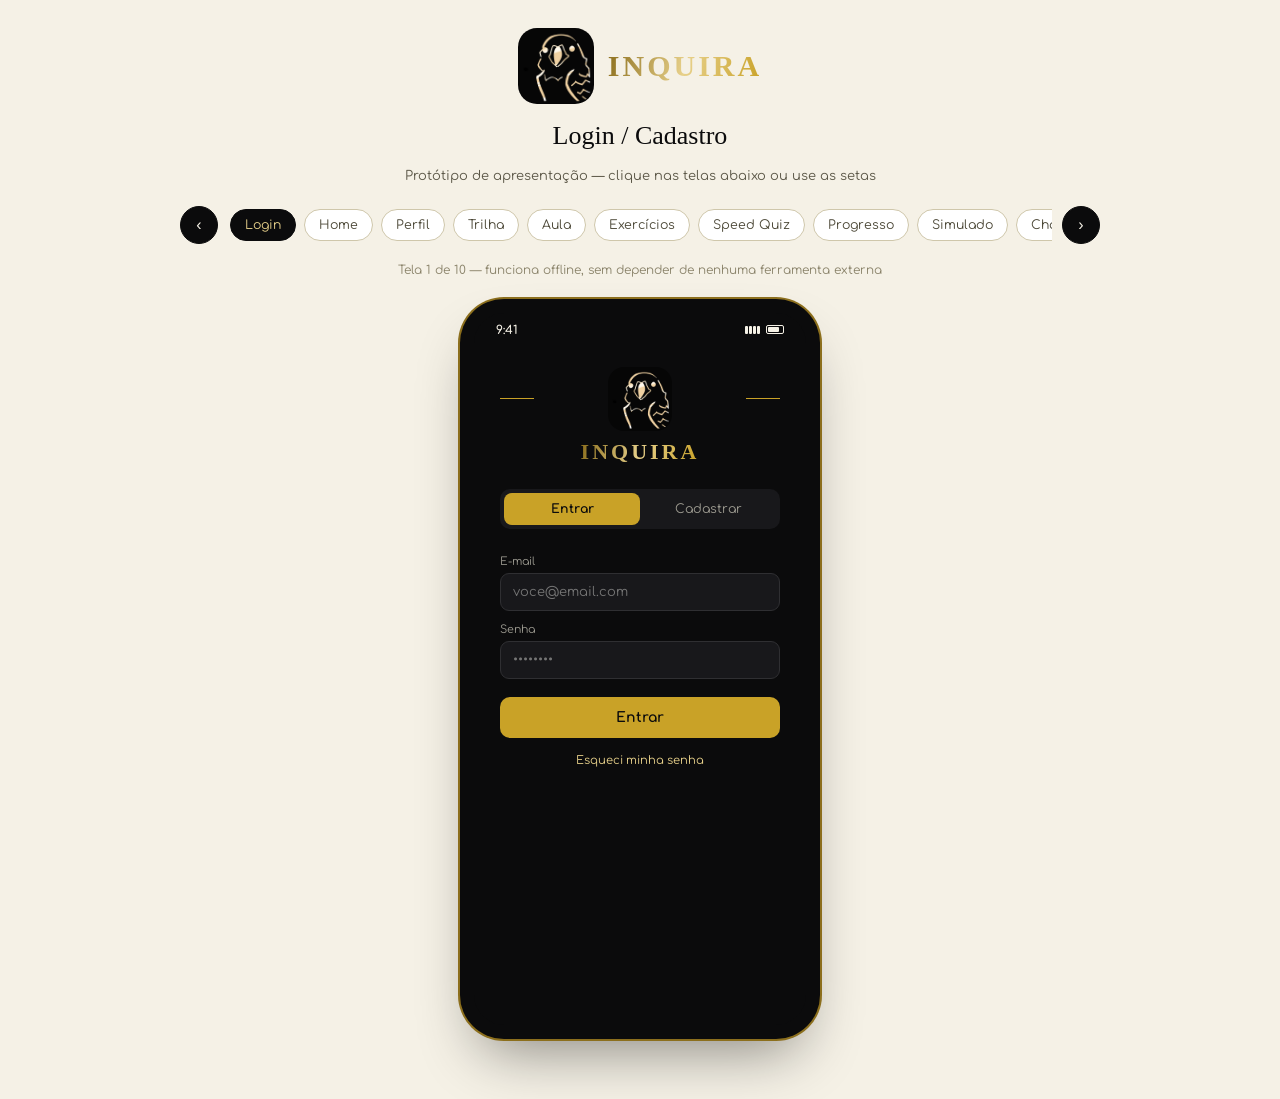
==== commit f6cd9c53: "melhorias logotipo e nome" ====
--- a/inquira_prototipo.html
+++ b/inquira_prototipo.html
@@ -48,16 +48,45 @@
   /* Classe reutilizável do logo — usada em todos os pontos abaixo.
      Ela lê --logo-url, então não precisa mexer aqui, só na variável acima. */
   .logo-mark{
-    background-image: var(--logo-url);
-    background-size: contain;
-    background-position: center;
-    background-repeat: no-repeat;
+    position:relative;
     display:inline-block;
-    border-radius: 80px;   /* ← arredondamento leve, novo */
-  }
-  .logo-mark.on-light{
-    background-image: var(--logo-url-light-bg);
-  }
+  }
+  .logo-mark::before{
+    content:'';
+    position:absolute;
+    top:0;
+    left:50%;
+    height:100%;
+    aspect-ratio:1;
+    transform:translateX(-50%);
+    background-image:var(--logo-url);
+    background-size:contain;
+    background-position:center;
+    background-repeat:no-repeat;
+    border-radius:25%;
+  }
+  .logo-mark.on-light::before{
+    background-image:var(--logo-url-light-bg);
+  }
+  .stage-logo-row{
+    display:flex;
+    align-items:center;
+    justify-content:center;
+    gap:14px;
+    margin-bottom:8px;
+  }
+  .stage-logo-name,
+  .phone-logo-name{
+    font-family:var(--serif);
+    font-weight:700;
+    letter-spacing:3px;
+    background:linear-gradient(105deg,var(--gold-deep),var(--gold-soft),var(--gold));
+    -webkit-background-clip:text;
+    background-clip:text;
+    color:transparent;
+  
+  }
+  .stage-logo-name{font-size:30px;}
 
   .stage-header{
     max-width:920px;
@@ -75,7 +104,7 @@
     font-family:var(--serif);
     font-size:26px;
     font-weight:400;
-    margin:0 0 4px;
+    margin:150 0 4px;
     color:var(--ink);
   }
   .stage-header p{
@@ -271,12 +300,13 @@
 
   /* ===================== LOGIN ===================== */
   #screen-login .screen-body{
-    display:flex;flex-direction:column;justify-content:center;align-items:center;
+    display:flex;flex-direction:column;justify-content:flex-start;align-items:center;
     text-align:center;
     padding:20px 26px;
   }
-  .wordmark-row{display:flex;align-items:center;gap:14px;margin-bottom:34px;}
+  .wordmark-row{display:flex;align-items:center;gap:4px;margin-bottom:10px;}
   .wordmark-row .rule{width:34px;height:1px;background:var(--gold);}
+  .phone-logo-name{font-size:22px;line-height:1;margin-bottom:26px;}
   .wordmark{font-family:var(--serif);font-size:30px;letter-spacing:3px;color:var(--paper);}
   .mode-toggle{
     display:flex;width:100%;background:var(--ink-2);border-radius:10px;padding:4px;margin-bottom:26px;
@@ -464,7 +494,7 @@
 
   <div class="stage-header">
 <!-- painel externo -->
-<div class="logo-mark on-light" ... style="width:170px;height:52px;margin:0 auto 8px;"></div>
+<div class="stage-logo-row"><div class="logo-mark on-light" ... style="width:76px;height:76px;"></div><div class="stage-logo-name">INQUIRA</div></div>
     <h1 id="screenTitle">Login / Cadastro</h1>
     <p>Protótipo de apresentação — clique nas telas abaixo ou use as setas</p>
   </div>
@@ -491,7 +521,8 @@
         <div class="screen active" id="screen-login">
           <div class="screen-body">
             <!-- LOGO (dentro do app, tela de Login): ponto mais nobre para o logo -->
-            <div class="wordmark-row"><div class="rule"></div><div class="logo-mark" ... style="width:190px;height:56px;"></div><div class="rule"></div></div>
+            <div class="wordmark-row"><div class="rule"></div><div class="logo-mark" ... style="width:204px;height:64px;"></div><div class="rule"></div></div>
+            <div class="phone-logo-name">INQUIRA</div>
             <div class="mode-toggle">
               <button class="active" id="loginModeBtn" onclick="setLoginMode('login')">Entrar</button>
               <button id="signupModeBtn" onclick="setLoginMode('signup')">Cadastrar</button>
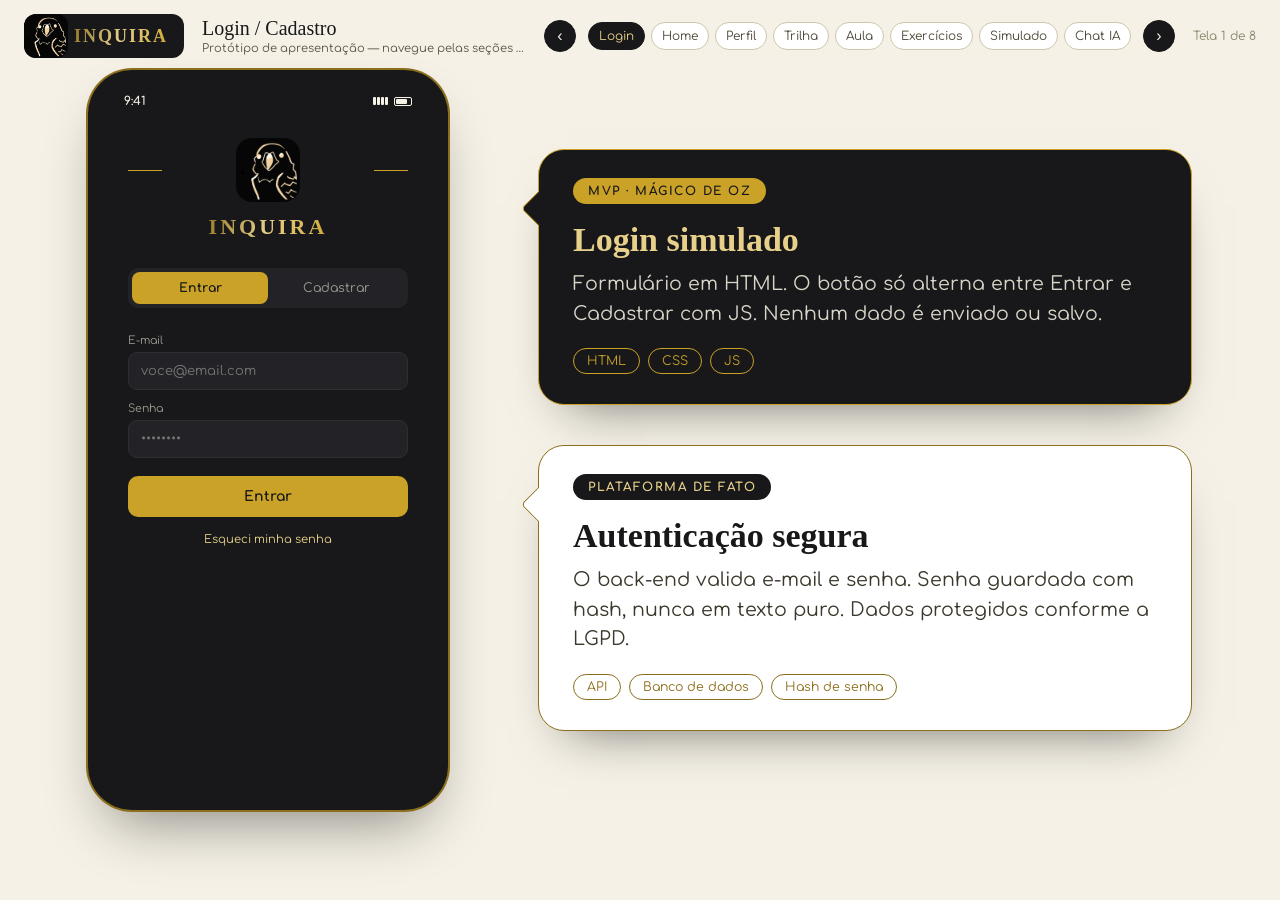
==== commit 00f4bfdf: "separacao do projeto e novos visuais" ====
--- a/inquira_prototipo.html
+++ b/inquira_prototipo.html
@@ -8,994 +8,262 @@
 <link href="https://fonts.googleapis.com/css2?family=Comfortaa:wght@400;500;600;700&display=swap" rel="stylesheet">
 <!-- LOGO (aba do navegador): troque o href pelo mesmo arquivo/base64 usado em --logo-url -->
 <link rel="icon" type="image/png" href="logo-inquira.png">
-<style>
-  :root{
-    --ink:#0B0B0C;
-    --ink-2:#18181B;
-    --ink-3:#232326;
-    --gold:#C9A227;
-    --gold-soft:#E7D08A;
-    --gold-deep:#8C6F1D;
-    --paper:#F5F1E6;
-    --paper-dim:#E9E2CE;
-    --success:#6E8F63;
-    --danger:#A6543F;
-    --serif:'Times New Roman', Times, serif;
-    --round:'Comfortaa', sans-serif;
-
-    /* ====== LOGO — troque APENAS esta linha para atualizar o logo em toda a página ======
-       Opção A (arquivo separado, precisa estar na mesma pasta do .html ao apresentar):
-         --logo-url: url('logo-inquira.png');
-       Opção B (recomendado p/ apresentação — arquivo único, sem risco de link quebrado):
-         --logo-url: url('[data-uri]'); */
-    --logo-url: url('logo-inquira.png');
-
-    /* Se seu logo for de UMA SÓ COR (ex.: só dourado/branco), ele pode não aparecer bem
-       no painel externo, que tem fundo claro (creme). Se tiver uma versão do logo em preto
-       (ou escura) para fundo claro, troque a linha abaixo. Se não tiver, pode deixar igual
-       à de cima — a versão dourada ainda funciona sobre o creme, só com menos contraste. */
-    --logo-url-light-bg: url('logo-inquira.png');
-  }
-  *{box-sizing:border-box;}
-  html,body{margin:0;padding:0;}
-  body{
-    background:var(--paper);
-    font-family:var(--round);
-    color:var(--ink);
-    min-height:100vh;
-    padding:28px 16px 60px;
-  }
-  /* Classe reutilizável do logo — usada em todos os pontos abaixo.
-     Ela lê --logo-url, então não precisa mexer aqui, só na variável acima. */
-  .logo-mark{
-    position:relative;
-    display:inline-block;
-  }
-  .logo-mark::before{
-    content:'';
-    position:absolute;
-    top:0;
-    left:50%;
-    height:100%;
-    aspect-ratio:1;
-    transform:translateX(-50%);
-    background-image:var(--logo-url);
-    background-size:contain;
-    background-position:center;
-    background-repeat:no-repeat;
-    border-radius:25%;
-  }
-  .logo-mark.on-light::before{
-    background-image:var(--logo-url-light-bg);
-  }
-  .stage-logo-row{
-    display:flex;
-    align-items:center;
-    justify-content:center;
-    gap:14px;
-    margin-bottom:8px;
-  }
-  .stage-logo-name,
-  .phone-logo-name{
-    font-family:var(--serif);
-    font-weight:700;
-    letter-spacing:3px;
-    background:linear-gradient(105deg,var(--gold-deep),var(--gold-soft),var(--gold));
-    -webkit-background-clip:text;
-    background-clip:text;
-    color:transparent;
-  
-  }
-  .stage-logo-name{font-size:30px;}
-
-  .stage-header{
-    max-width:920px;
-    margin:0 auto 22px;
-    text-align:center;
-  }
-  .stage-header .brand{
-    font-family:var(--serif);
-    font-size:14px;
-    letter-spacing:2px;
-    color:var(--gold-deep);
-    margin-bottom:6px;
-  }
-  .stage-header h1{
-    font-family:var(--serif);
-    font-size:26px;
-    font-weight:400;
-    margin:150 0 4px;
-    color:var(--ink);
-  }
-  .stage-header p{
-    font-size:13px;
-    color:#5b5747;
-    margin:0;
-  }
-
-  .controls{
-    max-width:920px;
-    margin:0 auto 18px;
-    display:flex;
-    align-items:center;
-    gap:10px;
-  }
-  .nav-arrow{
-    flex:0 0 auto;
-    width:38px;height:38px;
-    border-radius:50%;
-    border:1px solid var(--ink);
-    background:var(--ink);
-    color:var(--paper);
-    font-size:16px;
-    cursor:pointer;
-    display:flex;align-items:center;justify-content:center;
-    transition:background .15s ease;
-  }
-  .nav-arrow:hover{background:var(--gold-deep);border-color:var(--gold-deep);}
-
-  .pill-track{
-    flex:1;
-    display:flex;
-    gap:8px;
-    overflow-x:auto;
-    padding:4px 2px;
-    scrollbar-width:thin;
-  }
-  .pill{
-    flex:0 0 auto;
-    padding:8px 14px;
-    border-radius:20px;
-    border:1px solid #cfc7ab;
-    background:#fff;
-    font-family:var(--round);
-    font-size:12.5px;
-    color:#4b4736;
-    cursor:pointer;
-    white-space:nowrap;
-    transition:all .15s ease;
-  }
-  .pill.active{
-    background:var(--ink);
-    border-color:var(--ink);
-    color:var(--gold-soft);
-  }
-
-  .stage-note{
-    max-width:920px;
-    margin:0 auto 22px;
-    text-align:center;
-    font-size:12px;
-    color:#8a836a;
-  }
-
-  /* ---------- PHONE FRAME ---------- */
-  .phone-wrap{
-    display:flex;
-    justify-content:center;
-  }
-  .phone{
-    width:360px;
-    height:740px;
-    background:var(--ink);
-    border-radius:44px;
-    padding:14px;
-    box-shadow:0 0 0 2px var(--gold-deep), 0 30px 60px -20px rgba(0,0,0,.45);
-    position:relative;
-  }
-  .phone-screen{
-    width:100%;height:100%;
-    background:var(--ink);
-    border-radius:30px;
-    overflow:hidden;
-    position:relative;
-    display:flex;
-    flex-direction:column;
-  }
-  .status-bar{
-    height:34px;
-    flex:0 0 auto;
-    display:flex;
-    align-items:center;
-    justify-content:space-between;
-    padding:0 22px;
-    color:var(--paper);
-    font-size:12px;
-    font-family:var(--round);
-    font-weight:600;
-  }
-  .status-bar .icons{display:flex;gap:5px;align-items:center;}
-  .status-bar .bars span{display:inline-block;width:3px;height:8px;background:var(--paper);margin-right:1px;border-radius:1px;}
-  .status-bar .battery{width:18px;height:9px;border:1px solid var(--paper);border-radius:2px;position:relative;display:inline-block;}
-  .status-bar .battery::after{content:'';position:absolute;left:1px;top:1px;bottom:1px;width:70%;background:var(--paper);border-radius:1px;}
-
-  .screen-body{
-    flex:1;
-    overflow-y:auto;
-    padding:16px 18px 10px;
-    color:var(--paper);
-  }
-  .screen-body::-webkit-scrollbar{width:0;}
-
-  .bottom-nav{
-    flex:0 0 auto;
-    display:flex;
-    justify-content:space-around;
-    padding:10px 8px 16px;
-    border-top:1px solid #2a2a2d;
-  }
-  .bottom-nav .item{
-    display:flex;flex-direction:column;align-items:center;gap:4px;
-    font-size:9.5px;color:#7a7a80;
-    cursor:pointer;
-  }
-  .bottom-nav .item.active{color:var(--gold);}
-  .bottom-nav .dot{width:18px;height:18px;border-radius:6px;border:1.4px solid currentColor;}
-
-  .screen{display:none;flex-direction:column;height:100%;}
-  .screen.active{display:flex;}
-
-  /* ---------- SHARED UI ---------- */
-  h2.h-serif{
-    font-family:var(--serif);
-    font-weight:400;
-    font-size:20px;
-    margin:0 0 2px;
-    color:var(--paper);
-  }
-  .muted{color:#9c9a90;font-size:12px;}
-  .card{
-    background:var(--ink-2);
-    border:1px solid #2b2b2e;
-    border-radius:10px;
-    padding:14px;
-  }
-  .hairline{
-    height:1px;
-    background:linear-gradient(to right, transparent, var(--gold), transparent);
-    margin:14px 0;
-  }
-  .btn-gold{
-    background:var(--gold);
-    color:var(--ink);
-    border:none;
-    border-radius:10px;
-    padding:13px;
-    font-family:var(--round);
-    font-weight:700;
-    font-size:14px;
-    cursor:pointer;
-    width:100%;
-    transition:filter .15s ease;
-  }
-  .btn-gold:hover{filter:brightness(1.08);}
-  .btn-gold:disabled{background:#4a4636;color:#8a856c;cursor:not-allowed;}
-  .btn-ghost{
-    background:transparent;
-    border:1px solid #3a3a3d;
-    color:var(--paper);
-    border-radius:10px;
-    padding:11px;
-    font-family:var(--round);
-    font-size:13px;
-    cursor:pointer;
-    width:100%;
-  }
-  .xp-bar-track{
-    height:8px;background:#2b2b2e;border-radius:6px;overflow:hidden;
-  }
-  .xp-bar-fill{
-    height:100%;background:linear-gradient(to right, var(--gold-deep), var(--gold));
-    border-radius:6px;
-  }
-  .avatar{
-    width:46px;height:46px;border-radius:50%;
-    background:var(--ink-3);
-    border:2px solid var(--gold);
-    display:flex;align-items:center;justify-content:center;
-    font-family:var(--serif);font-size:16px;color:var(--gold-soft);
-    flex:0 0 auto;
-  }
-  .avatar.lg{width:84px;height:84px;font-size:26px;}
-
-  /* ===================== LOGIN ===================== */
-  #screen-login .screen-body{
-    display:flex;flex-direction:column;justify-content:flex-start;align-items:center;
-    text-align:center;
-    padding:20px 26px;
-  }
-  .wordmark-row{display:flex;align-items:center;gap:4px;margin-bottom:10px;}
-  .wordmark-row .rule{width:34px;height:1px;background:var(--gold);}
-  .phone-logo-name{font-size:22px;line-height:1;margin-bottom:26px;}
-  .wordmark{font-family:var(--serif);font-size:30px;letter-spacing:3px;color:var(--paper);}
-  .mode-toggle{
-    display:flex;width:100%;background:var(--ink-2);border-radius:10px;padding:4px;margin-bottom:26px;
-  }
-  .mode-toggle button{
-    flex:1;padding:9px;border:none;background:transparent;color:#9c9a90;
-    font-family:var(--round);font-size:12.5px;border-radius:8px;cursor:pointer;
-  }
-  .mode-toggle button.active{background:var(--gold);color:var(--ink);font-weight:700;}
-  .field{
-    width:100%;text-align:left;margin-bottom:12px;
-  }
-  .field label{font-size:11px;color:#9c9a90;display:block;margin-bottom:5px;}
-  .field input{
-    width:100%;background:var(--ink-2);border:1px solid #2f2f32;border-radius:9px;
-    padding:11px 12px;color:var(--paper);font-family:var(--round);font-size:13px;
-  }
-  .field input:focus{outline:1px solid var(--gold);}
-  .login-footnote{margin-top:16px;font-size:11.5px;color:#8a887d;}
-  .login-footnote span{color:var(--gold-soft);cursor:pointer;}
-
-  /* ===================== HOME ===================== */
-  .greet-row{display:flex;justify-content:space-between;align-items:center;margin-bottom:16px;}
-  .xp-strip{display:flex;align-items:center;justify-content:space-between;margin-bottom:6px;}
-  .xp-strip .lvl{font-family:var(--serif);font-size:13px;color:var(--gold-soft);}
-  .continue-card{margin-bottom:18px;}
-  .continue-card .top{display:flex;justify-content:space-between;align-items:baseline;margin-bottom:8px;}
-  .continue-card .top .tag{font-size:10.5px;color:#9c9a90;}
-  .subject-row{display:flex;gap:10px;overflow-x:auto;margin-bottom:18px;padding-bottom:4px;}
-  .subject-chip{
-    flex:0 0 auto;width:84px;padding:12px 10px;border-radius:10px;background:var(--ink-2);
-    border:1px solid #2b2b2e;text-align:center;font-size:11px;
-  }
-  .subject-chip .ic{font-size:18px;margin-bottom:6px;}
-  .tiles-row{display:flex;gap:10px;}
-  .tile{
-    flex:1;background:var(--ink-2);border:1px solid var(--gold-deep);border-radius:10px;
-    padding:14px 10px;text-align:center;cursor:pointer;
-  }
-  .tile .ic{font-size:20px;margin-bottom:6px;}
-  .tile .lbl{font-family:var(--serif);font-size:13px;color:var(--paper);}
-
-  /* ===================== PROFILE ===================== */
-  .profile-head{display:flex;flex-direction:column;align-items:center;text-align:center;margin-bottom:16px;}
-  .badge-pill{
-    margin-top:8px;display:inline-block;background:var(--ink-2);border:1px solid var(--gold);
-    color:var(--gold-soft);font-size:11px;padding:4px 12px;border-radius:20px;
-  }
-  .stat-trio{display:flex;gap:8px;margin-bottom:18px;}
-  .stat-tile{flex:1;text-align:center;padding:12px 4px;}
-  .stat-tile .num{font-family:var(--serif);font-size:19px;color:var(--gold-soft);}
-  .stat-tile .lbl{font-size:10px;color:#9c9a90;margin-top:2px;}
-  .section-title{font-size:11.5px;color:#9c9a90;letter-spacing:.4px;margin:16px 0 8px;}
-  .ach-grid{display:grid;grid-template-columns:repeat(4,1fr);gap:8px;}
-  .ach{
-    aspect-ratio:1;border-radius:10px;display:flex;align-items:center;justify-content:center;
-    font-size:18px;background:var(--ink-2);border:1px solid #2b2b2e;
-  }
-  .ach.earned{background:linear-gradient(145deg,#2a230f,#1c1a10);border-color:var(--gold);}
-  .ach.locked{opacity:.35;filter:grayscale(1);}
-  .mastery-row{margin-bottom:10px;}
-  .mastery-row .mtop{display:flex;justify-content:space-between;font-size:11.5px;margin-bottom:4px;}
-  .activity-item{display:flex;justify-content:space-between;padding:9px 0;border-bottom:1px solid #232326;font-size:12px;}
-  .activity-item .plus{color:var(--gold-soft);font-family:var(--serif);}
-
-  /* ===================== LEARNING PATH ===================== */
-  .path-list{position:relative;padding-left:26px;}
-  .path-list::before{
-    content:'';position:absolute;left:9px;top:6px;bottom:6px;width:2px;background:#2b2b2e;
-  }
-  .path-item{position:relative;padding:12px 0 12px 14px;}
-  .path-item .node{
-    position:absolute;left:-26px;top:14px;width:19px;height:19px;border-radius:50%;
-    background:var(--ink);border:2px solid #3a3a3d;display:flex;align-items:center;justify-content:center;
-    font-size:10px;color:#6c6a62;
-  }
-  .path-item.done .node{background:var(--gold);border-color:var(--gold);color:var(--ink);}
-  .path-item.current .node{
-    border-color:var(--gold);color:var(--gold);
-    box-shadow:0 0 0 0 rgba(201,162,39,.5);
-    animation:pulse 1.8s infinite;
-  }
-  @keyframes pulse{
-    0%{box-shadow:0 0 0 0 rgba(201,162,39,.45);}
-    70%{box-shadow:0 0 0 9px rgba(201,162,39,0);}
-    100%{box-shadow:0 0 0 0 rgba(201,162,39,0);}
-  }
-  .path-item .card{cursor:pointer;}
-  .path-item.locked .card{opacity:.45;cursor:not-allowed;}
-  .path-item .card .name{font-size:13.5px;}
-  .path-item .card .meta{font-size:10.5px;color:#9c9a90;margin-top:3px;}
-
-  /* ===================== LESSON ===================== */
-  .video-box{
-    background:#000;border-radius:10px;aspect-ratio:16/10;display:flex;align-items:center;justify-content:center;margin-bottom:14px;
-    border:1px solid #2b2b2e;
-  }
-  .play-btn{
-    width:52px;height:52px;border-radius:50%;background:var(--gold);display:flex;align-items:center;justify-content:center;
-    color:var(--ink);font-size:18px;cursor:pointer;
-  }
-  .tab-pill-row{display:flex;background:var(--ink-2);border-radius:10px;padding:4px;margin-bottom:14px;}
-  .tab-pill-row button{flex:1;background:transparent;border:none;padding:8px;font-family:var(--round);font-size:12px;color:#9c9a90;border-radius:8px;cursor:pointer;}
-  .tab-pill-row button.active{background:var(--gold);color:var(--ink);font-weight:700;}
-  .lesson-idx-item{display:flex;gap:10px;padding:8px 0;font-size:12px;border-bottom:1px solid #232326;}
-  .lesson-idx-item .time{color:var(--gold-soft);font-family:var(--serif);flex:0 0 auto;width:44px;}
-  .resource-item{display:flex;align-items:center;gap:10px;padding:10px;background:var(--ink-2);border-radius:8px;margin-bottom:8px;font-size:12px;}
-
-  /* ===================== EXERCISES ===================== */
-  .q-progress{font-size:11px;color:#9c9a90;margin-bottom:6px;}
-  .q-text{font-family:var(--serif);font-size:16px;line-height:1.4;margin-bottom:14px;}
-  .option{
-    display:flex;gap:10px;align-items:flex-start;padding:12px;border:1px solid #2b2b2e;border-radius:10px;
-    margin-bottom:9px;cursor:pointer;font-size:13px;background:var(--ink-2);
-  }
-  .option .letter{
-    width:22px;height:22px;border-radius:50%;border:1px solid #4a4a4e;display:flex;align-items:center;justify-content:center;
-    font-size:11px;flex:0 0 auto;
-  }
-  .option.selected{border-color:var(--gold);}
-  .option.selected .letter{background:var(--gold);color:var(--ink);border-color:var(--gold);}
-  .option.correct{border-color:var(--success);background:#1c2a1a;}
-  .option.incorrect{border-color:var(--danger);background:#2a1c19;}
-  .explain-box{
-    margin-top:6px;padding:12px;background:var(--ink-2);border-left:3px solid var(--gold);border-radius:6px;font-size:12px;color:#c9c6ba;
-  }
-  .results-box{text-align:center;padding:34px 10px;}
-  .results-box .big{font-family:var(--serif);font-size:38px;color:var(--gold-soft);}
-
-  /* ===================== SPEED QUIZ ===================== */
-  .timer-track{height:9px;border-radius:5px;background:#2b2b2e;overflow:hidden;margin-bottom:16px;}
-  .timer-fill{height:100%;width:100%;background:var(--gold);transition:width .2s linear, background .3s ease;}
-  .quiz-topline{display:flex;justify-content:space-between;align-items:center;margin-bottom:14px;}
-  .quiz-score{font-family:var(--serif);font-size:20px;color:var(--gold-soft);}
-  .combo-badge{
-    position:absolute;top:50%;left:50%;transform:translate(-50%,-50%) scale(0);
-    background:var(--gold);color:var(--ink);padding:10px 18px;border-radius:30px;font-weight:700;font-size:14px;
-    transition:transform .25s ease;pointer-events:none;
-  }
-  .combo-badge.show{transform:translate(-50%,-50%) scale(1);}
-
-  /* ===================== PROGRESS ===================== */
-  .heatmap{display:grid;grid-template-columns:repeat(7,1fr);gap:5px;margin-bottom:6px;}
-  .heat-cell{aspect-ratio:1;border-radius:3px;background:#232326;}
-
-  /* ===================== MOCK EXAM ===================== */
-  .exam-timer{
-    display:flex;justify-content:space-between;align-items:center;background:var(--ink-2);
-    border:1px solid var(--gold-deep);border-radius:10px;padding:10px 14px;margin-bottom:14px;
-  }
-  .exam-timer .t{font-family:var(--serif);font-size:19px;color:var(--gold-soft);}
-  .nav-grid{display:grid;grid-template-columns:repeat(8,1fr);gap:6px;margin-bottom:16px;}
-  .nav-grid .n{
-    aspect-ratio:1;border-radius:6px;border:1px solid #3a3a3d;display:flex;align-items:center;justify-content:center;
-    font-size:10px;color:#9c9a90;cursor:pointer;background:var(--ink-2);
-  }
-  .nav-grid .n.answered{background:var(--gold);color:var(--ink);border-color:var(--gold);font-weight:700;}
-  .area-row{margin-bottom:10px;}
-  .area-row .atop{display:flex;justify-content:space-between;font-size:11.5px;margin-bottom:4px;}
-
-  /* ===================== AI CHAT ===================== */
-  .chat-scroll{display:flex;flex-direction:column;gap:10px;}
-  .bubble{max-width:78%;padding:10px 13px;border-radius:14px;font-size:12.5px;line-height:1.45;}
-  .bubble.user{align-self:flex-end;background:var(--gold);color:var(--ink);border-bottom-right-radius:4px;}
-  .bubble.ai{align-self:flex-start;background:var(--ink-2);border:1px solid #2b2b2e;border-bottom-left-radius:4px;}
-  .typing{align-self:flex-start;display:flex;gap:4px;padding:10px 13px;background:var(--ink-2);border-radius:14px;border-bottom-left-radius:4px;}
-  .typing span{width:5px;height:5px;border-radius:50%;background:#9c9a90;animation:blink 1.2s infinite;}
-  .typing span:nth-child(2){animation-delay:.2s;}
-  .typing span:nth-child(3){animation-delay:.4s;}
-  @keyframes blink{0%,80%,100%{opacity:.25;}40%{opacity:1;}}
-  .chip-row{display:flex;gap:8px;margin:10px 0;}
-  .chip{background:transparent;border:1px solid var(--gold);color:var(--gold-soft);font-size:11px;padding:7px 12px;border-radius:20px;cursor:pointer;}
-  .chat-input-row{display:flex;gap:8px;padding-top:10px;border-top:1px solid #232326;}
-  .chat-input-row input{
-    flex:1;background:var(--ink-2);border:1px solid #2f2f32;border-radius:20px;padding:10px 14px;color:var(--paper);font-family:var(--round);font-size:12.5px;
-  }
-  .send-btn{
-    width:38px;height:38px;border-radius:50%;border:none;background:#3a3a3d;color:#7a7a80;cursor:pointer;font-size:14px;
-    transition:all .15s ease;
-  }
-  .send-btn.ready{background:var(--gold);color:var(--ink);}
-</style>
+<link rel="stylesheet" href="style.css">
 </head>
 <body>
 
-  <div class="stage-header">
-<!-- painel externo -->
-<div class="stage-logo-row"><div class="logo-mark on-light" ... style="width:76px;height:76px;"></div><div class="stage-logo-name">INQUIRA</div></div>
-    <h1 id="screenTitle">Login / Cadastro</h1>
-    <p>Protótipo de apresentação — clique nas telas abaixo ou use as setas</p>
+  <!-- ===== BARRA SUPERIOR: [logo] título+subtítulo | < seções > | Tela n de N ===== -->
+  <header class="topbar">
+    <div class="stage-logo-row"><div class="logo-mark on-light" style="width:44px;height:44px;"></div><div class="stage-logo-name">INQUIRA</div></div>
+    <div class="stage-header">
+      <h1 id="screenTitle">Login / Cadastro</h1>
+      <p>Protótipo de apresentação — navegue pelas seções ou use as setas</p>
+    </div>
+    <div class="controls">
+      <button class="nav-arrow" onclick="prevScreen()">‹</button>
+      <div class="pill-track" id="pillTrack"></div>
+      <button class="nav-arrow" onclick="nextScreen()">›</button>
+    </div>
+    <div class="stage-note">Tela <span id="screenIndex">1</span> de <span id="screenTotal">10</span></div>
+  </header>
+
+  <div class="stage">
+
+    <!-- ===== COLUNA ESQUERDA: celular ===== -->
+    <div class="stage-left">
+    <div class="phone-wrap">
+      <div class="phone">
+        <div class="phone-screen">
+          <div class="status-bar">
+            <span>9:41</span>
+            <span class="icons">
+              <span class="bars"><span></span><span></span><span></span><span></span></span>
+              <span class="battery"></span>
+            </span>
+          </div>
+
+          <!-- ============ LOGIN ============ -->
+          <div class="screen active" id="screen-login">
+            <div class="screen-body">
+              <!-- LOGO (dentro do app, tela de Login): ponto mais nobre para o logo -->
+              <div class="wordmark-row"><div class="rule"></div><div class="logo-mark" ... style="width:204px;height:64px;"></div><div class="rule"></div></div>
+              <div class="phone-logo-name">INQUIRA</div>
+              <div class="mode-toggle">
+                <button class="active" id="loginModeBtn" onclick="setLoginMode('login')">Entrar</button>
+                <button id="signupModeBtn" onclick="setLoginMode('signup')">Cadastrar</button>
+              </div>
+              <div class="field" id="nameField" style="display:none;">
+                <label>Nome</label>
+                <input type="text" placeholder="Como podemos te chamar?">
+              </div>
+              <div class="field">
+                <label>E-mail</label>
+                <input type="email" placeholder="voce@email.com">
+              </div>
+              <div class="field">
+                <label>Senha</label>
+                <input type="password" placeholder="••••••••">
+              </div>
+              <button class="btn-gold" id="loginSubmitBtn" style="margin-top:6px;">Entrar</button>
+              <div class="login-footnote"><span>Esqueci minha senha</span></div>
+            </div>
+          </div>
+
+          <!-- ============ HOME ============ -->
+          <div class="screen" id="screen-home">
+            <div class="screen-body">
+              <div class="greet-row">
+                <div>
+                  <div class="muted">Boa tarde</div>
+                  <h2 class="h-serif">Barbara</h2>
+                </div>
+                <div class="avatar">BK</div>
+              </div>
+              <div class="card" style="margin-bottom:16px;">
+                <div class="xp-strip"><span class="lvl">Nível 7 · Estudiosa</span><span class="muted">2.480 XP</span></div>
+                <div class="xp-bar-track"><div class="xp-bar-fill" style="width:62%;"></div></div>
+              </div>
+              <div class="card continue-card" onclick="goTo('screen-path')" style="cursor:pointer;">
+                <div class="top"><span class="tag">CONTINUAR ESTUDANDO</span><span class="tag">68%</span></div>
+                <div class="h-serif" style="font-size:15px;">Trigonometria</div>
+                <div class="xp-bar-track" style="margin-top:8px;"><div class="xp-bar-fill" style="width:68%;"></div></div>
+              </div>
+              <div class="section-title">TRILHAS</div>
+              <div class="subject-row">
+                <div class="subject-chip"><div class="ic">∑</div>Matemática</div>
+                <div class="subject-chip"><div class="ic">✎</div>Português</div>
+                <div class="subject-chip"><div class="ic">⚛</div>Física</div>
+                <div class="subject-chip"><div class="ic">⚗</div>Química</div>
+                <div class="subject-chip"><div class="ic">🌍</div>Geografia</div>
+              </div>
+              <div class="tiles-row">
+                <div class="tile" onclick="goTo('screen-exam')"><div class="ic">⏱</div><div class="lbl">Simulado</div></div>
+              </div>
+            </div>
+            <div class="bottom-nav">
+              <div class="item active" onclick="goTo('screen-home')"><div class="dot"></div>Início</div>
+              <div class="item" onclick="goTo('screen-path')"><div class="dot"></div>Trilhas</div>
+              <div class="item" onclick="goTo('screen-chat')"><div class="dot"></div>IA</div>
+              <div class="item" onclick="goTo('screen-profile')"><div class="dot"></div>Perfil</div>
+            </div>
+          </div>
+
+          <!-- ============ PROFILE ============ -->
+          <div class="screen" id="screen-profile">
+            <div class="screen-body">
+              <div class="profile-head">
+                <div class="avatar lg">BK</div>
+                <h2 class="h-serif" style="margin-top:10px;">Barbara Karolinny</h2>
+                <div class="badge-pill">🏅 Estudiosa Nível 7</div>
+              </div>
+              <div class="stat-trio">
+                <div class="card stat-tile"><div class="num">2.480</div><div class="lbl">XP total</div></div>
+                <div class="card stat-tile"><div class="num">12</div><div class="lbl">Sequência</div></div>
+                <div class="card stat-tile"><div class="num">#34</div><div class="lbl">Ranking</div></div>
+              </div>
+              <div class="xp-bar-track"><div class="xp-bar-fill" style="width:62%;"></div></div>
+              <div class="muted" style="margin-top:5px;">620 XP para o Nível 8</div>
+
+              <div class="section-title">CONQUISTAS</div>
+              <div class="ach-grid">
+                <div class="ach earned">🏆</div><div class="ach earned">🔥</div><div class="ach earned">📚</div><div class="ach locked">🎯</div>
+                <div class="ach earned">⚡</div><div class="ach locked">🧠</div><div class="ach locked">🌟</div><div class="ach locked">👑</div>
+              </div>
+
+              <div class="section-title">DOMÍNIO POR MATÉRIA</div>
+              <div class="mastery-row"><div class="mtop"><span>Matemática</span><span>80%</span></div><div class="xp-bar-track"><div class="xp-bar-fill" style="width:80%;"></div></div></div>
+              <div class="mastery-row"><div class="mtop"><span>Português</span><span>65%</span></div><div class="xp-bar-track"><div class="xp-bar-fill" style="width:65%;"></div></div></div>
+              <div class="mastery-row"><div class="mtop"><span>Física</span><span>44%</span></div><div class="xp-bar-track"><div class="xp-bar-fill" style="width:44%;"></div></div></div>
+
+              <div class="section-title">ATIVIDADE RECENTE</div>
+              <div class="activity-item"><span>Concluiu: Lei dos Senos</span><span class="plus">+50</span></div>
+              <div class="activity-item"><span>Simulado ENEM #3</span><span class="plus">+210</span></div>
+            </div>
+            <div class="bottom-nav">
+              <div class="item" onclick="goTo('screen-home')"><div class="dot"></div>Início</div>
+              <div class="item" onclick="goTo('screen-path')"><div class="dot"></div>Trilhas</div>
+              <div class="item" onclick="goTo('screen-chat')"><div class="dot"></div>IA</div>
+              <div class="item active" onclick="goTo('screen-profile')"><div class="dot"></div>Perfil</div>
+            </div>
+          </div>
+
+          <!-- ============ LEARNING PATH ============ -->
+          <div class="screen" id="screen-path">
+            <div class="screen-body">
+              <h2 class="h-serif">Trilha: Trigonometria</h2>
+              <div class="muted" style="margin-bottom:14px;">4 de 6 módulos concluídos</div>
+              <div class="path-list">
+                <div class="path-item done"><div class="node">✓</div><div class="card"><div class="name">Ângulos e Triângulos</div><div class="meta">Concluído · +40 XP</div></div></div>
+                <div class="path-item done"><div class="node">✓</div><div class="card"><div class="name">Seno e Cosseno</div><div class="meta">Concluído · +40 XP</div></div></div>
+                <div class="path-item done"><div class="node">✓</div><div class="card"><div class="name">Tangente</div><div class="meta">Concluído · +40 XP</div></div></div>
+                <div class="path-item current"><div class="node">4</div><div class="card" onclick="goTo('screen-lesson')"><div class="name">Lei dos Senos</div><div class="meta">Em andamento · 68%</div></div></div>
+                <div class="path-item locked"><div class="node">🔒</div><div class="card"><div class="name">Lei dos Cossenos</div><div class="meta">Bloqueado</div></div></div>
+                <div class="path-item locked"><div class="node">🔒</div><div class="card"><div class="name">Aplicações no ENEM</div><div class="meta">Bloqueado</div></div></div>
+              </div>
+            </div>
+            <div class="bottom-nav">
+              <div class="item" onclick="goTo('screen-home')"><div class="dot"></div>Início</div>
+              <div class="item active" onclick="goTo('screen-path')"><div class="dot"></div>Trilhas</div>
+              <div class="item" onclick="goTo('screen-chat')"><div class="dot"></div>IA</div>
+              <div class="item" onclick="goTo('screen-profile')"><div class="dot"></div>Perfil</div>
+            </div>
+          </div>
+
+          <!-- ============ LESSON ============ -->
+          <div class="screen" id="screen-lesson">
+            <div class="screen-body">
+              <h2 class="h-serif">Lei dos Senos</h2>
+              <div class="muted" style="margin-bottom:12px;">Trigonometria · Módulo 4</div>
+              <div class="video-box"><div class="play-btn">▶</div></div>
+              <div class="tab-pill-row">
+                <button class="active" onclick="setLessonTab(this,'video')">Vídeo</button>
+                <button onclick="setLessonTab(this,'notas')">Notas</button>
+                <button onclick="setLessonTab(this,'recursos')">Recursos</button>
+              </div>
+              <div id="lessonTabContent">
+                <div class="lesson-idx-item"><span class="time">00:00</span><span>Introdução ao problema</span></div>
+                <div class="lesson-idx-item"><span class="time">02:15</span><span>Demonstração da fórmula</span></div>
+                <div class="lesson-idx-item"><span class="time">05:40</span><span>Exemplo resolvido</span></div>
+                <div class="lesson-idx-item"><span class="time">08:20</span><span>Erros comuns</span></div>
+              </div>
+            </div>
+          </div>
+
+          <!-- ============ EXERCISES ============ -->
+          <div class="screen" id="screen-exercises">
+            <div class="screen-body" id="exBody"></div>
+          </div>
+
+          <!-- ============ MOCK EXAM ============ -->
+          <div class="screen" id="screen-exam">
+            <div class="screen-body">
+              <div class="exam-timer"><span class="muted">Tempo restante</span><span class="t" id="examTimer">04:58:32</span></div>
+              <div class="nav-grid" id="examGrid"></div>
+              <div class="q-text">Um terreno retangular tem 40 m de perímetro. Se a largura é 2/3 do comprimento, qual é a área do terreno?</div>
+              <div class="option" onclick="selectExamOption(this)"><div class="letter">A</div>48 m²</div>
+              <div class="option" onclick="selectExamOption(this)"><div class="letter">B</div>72 m²</div>
+              <div class="option" onclick="selectExamOption(this)"><div class="letter">C</div>96 m²</div>
+              <div class="option" onclick="selectExamOption(this)"><div class="letter">D</div>108 m²</div>
+              <div class="option" onclick="selectExamOption(this)"><div class="letter">E</div>120 m²</div>
+              <div class="hairline"></div>
+              <div class="section-title">RESULTADO POR ÁREA (simulado anterior)</div>
+              <div class="area-row"><div class="atop"><span>Matemática</span><span>7/10</span></div><div class="xp-bar-track"><div class="xp-bar-fill" style="width:70%;"></div></div></div>
+              <div class="area-row"><div class="atop"><span>Linguagens</span><span>8/10</span></div><div class="xp-bar-track"><div class="xp-bar-fill" style="width:80%;"></div></div></div>
+              <div class="area-row"><div class="atop"><span>Humanas</span><span>6/10</span></div><div class="xp-bar-track"><div class="xp-bar-fill" style="width:60%;"></div></div></div>
+              <div class="area-row"><div class="atop"><span>Natureza</span><span>5/10</span></div><div class="xp-bar-track"><div class="xp-bar-fill" style="width:50%;"></div></div></div>
+            </div>
+          </div>
+
+          <!-- ============ AI CHAT ============ -->
+          <div class="screen" id="screen-chat">
+            <div class="screen-body">
+              <h2 class="h-serif" style="margin-bottom:12px;">Assistente INQUIRA</h2>
+              <div class="chat-scroll" id="chatScroll">
+                <div class="bubble user">Como eu resolvo essa questão de Lei dos Senos?</div>
+                <div class="bubble ai">Antes de te dar a fórmula: você já identificou quais lados e ângulos o problema te dá? Isso decide qual caso da Lei dos Senos usar.</div>
+                <div class="bubble user">Dei um ângulo e o lado oposto, e outro ângulo.</div>
+                <div class="bubble ai">Ótimo, esse é o caso clássico ângulo-lado-ângulo. Tente montar a proporção a/sen(A) = b/sen(B) com o que você já tem — o que fica dos dois lados da igualdade?</div>
+              </div>
+              <div class="chip-row">
+                <button class="chip" onclick="chatQuick('dica')">Dica</button>
+                <button class="chip" onclick="chatQuick('resolucao')">Ver resolução</button>
+              </div>
+            </div>
+            <div class="chat-input-row" style="padding:0 18px 16px;">
+              <input type="text" id="chatInput" placeholder="Digite sua dúvida..." oninput="checkChatInput()">
+              <button class="send-btn" id="sendBtn" onclick="sendChat()">➤</button>
+            </div>
+          </div>
+
+        </div>
+      </div>
+    </div>
+
+    </div>
+
+    <!-- ===== COLUNA DIREITA: balões de apoio ===== -->
+    <div class="stage-right">
+      <!-- Textos dos balões: edite em "notes" no script.js (ou clique no texto e digite ao vivo) -->
+      <div class="balloons">
+        <section class="balloon mvp" id="balloonMvp">
+          <div class="balloon-tag">MVP · Mágico de Oz</div>
+          <h3 class="balloon-title" contenteditable="true" spellcheck="false" data-side="mvp" data-field="title"></h3>
+          <p class="balloon-text" contenteditable="true" spellcheck="false" data-side="mvp" data-field="text"></p>
+          <div class="balloon-tech" id="techMvp"></div>
+        </section>
+
+        <section class="balloon real" id="balloonReal">
+          <div class="balloon-tag">Plataforma de fato</div>
+          <h3 class="balloon-title" contenteditable="true" spellcheck="false" data-side="real" data-field="title"></h3>
+          <p class="balloon-text" contenteditable="true" spellcheck="false" data-side="real" data-field="text"></p>
+          <div class="balloon-tech" id="techReal"></div>
+        </section>
+      </div>
+    </div>
+
   </div>
 
-  <div class="controls">
-    <button class="nav-arrow" onclick="prevScreen()">‹</button>
-    <div class="pill-track" id="pillTrack"></div>
-    <button class="nav-arrow" onclick="nextScreen()">›</button>
-  </div>
-  <div class="stage-note">Tela <span id="screenIndex">1</span> de <span id="screenTotal">10</span> — funciona offline, sem depender de nenhuma ferramenta externa</div>
-
-  <div class="phone-wrap">
-    <div class="phone">
-      <div class="phone-screen">
-        <div class="status-bar">
-          <span>9:41</span>
-          <span class="icons">
-            <span class="bars"><span></span><span></span><span></span><span></span></span>
-            <span class="battery"></span>
-          </span>
-        </div>
-
-        <!-- ============ LOGIN ============ -->
-        <div class="screen active" id="screen-login">
-          <div class="screen-body">
-            <!-- LOGO (dentro do app, tela de Login): ponto mais nobre para o logo -->
-            <div class="wordmark-row"><div class="rule"></div><div class="logo-mark" ... style="width:204px;height:64px;"></div><div class="rule"></div></div>
-            <div class="phone-logo-name">INQUIRA</div>
-            <div class="mode-toggle">
-              <button class="active" id="loginModeBtn" onclick="setLoginMode('login')">Entrar</button>
-              <button id="signupModeBtn" onclick="setLoginMode('signup')">Cadastrar</button>
-            </div>
-            <div class="field" id="nameField" style="display:none;">
-              <label>Nome</label>
-              <input type="text" placeholder="Como podemos te chamar?">
-            </div>
-            <div class="field">
-              <label>E-mail</label>
-              <input type="email" placeholder="voce@email.com">
-            </div>
-            <div class="field">
-              <label>Senha</label>
-              <input type="password" placeholder="••••••••">
-            </div>
-            <button class="btn-gold" id="loginSubmitBtn" style="margin-top:6px;">Entrar</button>
-            <div class="login-footnote"><span>Esqueci minha senha</span></div>
-          </div>
-        </div>
-
-        <!-- ============ HOME ============ -->
-        <div class="screen" id="screen-home">
-          <div class="screen-body">
-            <div class="greet-row">
-              <div>
-                <div class="muted">Boa tarde</div>
-                <h2 class="h-serif">Barbara</h2>
-              </div>
-              <div class="avatar">BK</div>
-            </div>
-            <div class="card" style="margin-bottom:16px;">
-              <div class="xp-strip"><span class="lvl">Nível 7 · Estudiosa</span><span class="muted">2.480 XP</span></div>
-              <div class="xp-bar-track"><div class="xp-bar-fill" style="width:62%;"></div></div>
-            </div>
-            <div class="card continue-card" onclick="goTo('screen-path')" style="cursor:pointer;">
-              <div class="top"><span class="tag">CONTINUAR ESTUDANDO</span><span class="tag">68%</span></div>
-              <div class="h-serif" style="font-size:15px;">Trigonometria</div>
-              <div class="xp-bar-track" style="margin-top:8px;"><div class="xp-bar-fill" style="width:68%;"></div></div>
-            </div>
-            <div class="section-title">TRILHAS</div>
-            <div class="subject-row">
-              <div class="subject-chip"><div class="ic">∑</div>Matemática</div>
-              <div class="subject-chip"><div class="ic">✎</div>Português</div>
-              <div class="subject-chip"><div class="ic">⚛</div>Física</div>
-              <div class="subject-chip"><div class="ic">⚗</div>Química</div>
-              <div class="subject-chip"><div class="ic">🌍</div>Geografia</div>
-            </div>
-            <div class="tiles-row">
-              <div class="tile" onclick="goTo('screen-exam')"><div class="ic">⏱</div><div class="lbl">Simulado</div></div>
-              <div class="tile" onclick="goTo('screen-quiz')"><div class="ic">⚡</div><div class="lbl">Speed Quiz</div></div>
-            </div>
-          </div>
-          <div class="bottom-nav">
-            <div class="item active" onclick="goTo('screen-home')"><div class="dot"></div>Início</div>
-            <div class="item" onclick="goTo('screen-path')"><div class="dot"></div>Trilhas</div>
-            <div class="item" onclick="goTo('screen-progress')"><div class="dot"></div>Progresso</div>
-            <div class="item" onclick="goTo('screen-chat')"><div class="dot"></div>IA</div>
-            <div class="item" onclick="goTo('screen-profile')"><div class="dot"></div>Perfil</div>
-          </div>
-        </div>
-
-        <!-- ============ PROFILE ============ -->
-        <div class="screen" id="screen-profile">
-          <div class="screen-body">
-            <div class="profile-head">
-              <div class="avatar lg">BK</div>
-              <h2 class="h-serif" style="margin-top:10px;">Barbara Karolinny</h2>
-              <div class="badge-pill">🏅 Estudiosa Nível 7</div>
-            </div>
-            <div class="stat-trio">
-              <div class="card stat-tile"><div class="num">2.480</div><div class="lbl">XP total</div></div>
-              <div class="card stat-tile"><div class="num">12</div><div class="lbl">Sequência</div></div>
-              <div class="card stat-tile"><div class="num">#34</div><div class="lbl">Ranking</div></div>
-            </div>
-            <div class="xp-bar-track"><div class="xp-bar-fill" style="width:62%;"></div></div>
-            <div class="muted" style="margin-top:5px;">620 XP para o Nível 8</div>
-
-            <div class="section-title">CONQUISTAS</div>
-            <div class="ach-grid">
-              <div class="ach earned">🏆</div><div class="ach earned">🔥</div><div class="ach earned">📚</div><div class="ach locked">🎯</div>
-              <div class="ach earned">⚡</div><div class="ach locked">🧠</div><div class="ach locked">🌟</div><div class="ach locked">👑</div>
-            </div>
-
-            <div class="section-title">DOMÍNIO POR MATÉRIA</div>
-            <div class="mastery-row"><div class="mtop"><span>Matemática</span><span>80%</span></div><div class="xp-bar-track"><div class="xp-bar-fill" style="width:80%;"></div></div></div>
-            <div class="mastery-row"><div class="mtop"><span>Português</span><span>65%</span></div><div class="xp-bar-track"><div class="xp-bar-fill" style="width:65%;"></div></div></div>
-            <div class="mastery-row"><div class="mtop"><span>Física</span><span>44%</span></div><div class="xp-bar-track"><div class="xp-bar-fill" style="width:44%;"></div></div></div>
-
-            <div class="section-title">ATIVIDADE RECENTE</div>
-            <div class="activity-item"><span>Concluiu: Lei dos Senos</span><span class="plus">+50</span></div>
-            <div class="activity-item"><span>Speed Quiz: Frações</span><span class="plus">+80</span></div>
-            <div class="activity-item"><span>Simulado ENEM #3</span><span class="plus">+210</span></div>
-          </div>
-          <div class="bottom-nav">
-            <div class="item" onclick="goTo('screen-home')"><div class="dot"></div>Início</div>
-            <div class="item" onclick="goTo('screen-path')"><div class="dot"></div>Trilhas</div>
-            <div class="item" onclick="goTo('screen-progress')"><div class="dot"></div>Progresso</div>
-            <div class="item" onclick="goTo('screen-chat')"><div class="dot"></div>IA</div>
-            <div class="item active" onclick="goTo('screen-profile')"><div class="dot"></div>Perfil</div>
-          </div>
-        </div>
-
-        <!-- ============ LEARNING PATH ============ -->
-        <div class="screen" id="screen-path">
-          <div class="screen-body">
-            <h2 class="h-serif">Trilha: Trigonometria</h2>
-            <div class="muted" style="margin-bottom:14px;">4 de 6 módulos concluídos</div>
-            <div class="path-list">
-              <div class="path-item done"><div class="node">✓</div><div class="card"><div class="name">Ângulos e Triângulos</div><div class="meta">Concluído · +40 XP</div></div></div>
-              <div class="path-item done"><div class="node">✓</div><div class="card"><div class="name">Seno e Cosseno</div><div class="meta">Concluído · +40 XP</div></div></div>
-              <div class="path-item done"><div class="node">✓</div><div class="card"><div class="name">Tangente</div><div class="meta">Concluído · +40 XP</div></div></div>
-              <div class="path-item current"><div class="node">4</div><div class="card" onclick="goTo('screen-lesson')"><div class="name">Lei dos Senos</div><div class="meta">Em andamento · 68%</div></div></div>
-              <div class="path-item locked"><div class="node">🔒</div><div class="card"><div class="name">Lei dos Cossenos</div><div class="meta">Bloqueado</div></div></div>
-              <div class="path-item locked"><div class="node">🔒</div><div class="card"><div class="name">Aplicações no ENEM</div><div class="meta">Bloqueado</div></div></div>
-            </div>
-          </div>
-          <div class="bottom-nav">
-            <div class="item" onclick="goTo('screen-home')"><div class="dot"></div>Início</div>
-            <div class="item active" onclick="goTo('screen-path')"><div class="dot"></div>Trilhas</div>
-            <div class="item" onclick="goTo('screen-progress')"><div class="dot"></div>Progresso</div>
-            <div class="item" onclick="goTo('screen-chat')"><div class="dot"></div>IA</div>
-            <div class="item" onclick="goTo('screen-profile')"><div class="dot"></div>Perfil</div>
-          </div>
-        </div>
-
-        <!-- ============ LESSON ============ -->
-        <div class="screen" id="screen-lesson">
-          <div class="screen-body">
-            <h2 class="h-serif">Lei dos Senos</h2>
-            <div class="muted" style="margin-bottom:12px;">Trigonometria · Módulo 4</div>
-            <div class="video-box"><div class="play-btn">▶</div></div>
-            <div class="tab-pill-row">
-              <button class="active" onclick="setLessonTab(this,'video')">Vídeo</button>
-              <button onclick="setLessonTab(this,'notas')">Notas</button>
-              <button onclick="setLessonTab(this,'recursos')">Recursos</button>
-            </div>
-            <div id="lessonTabContent">
-              <div class="lesson-idx-item"><span class="time">00:00</span><span>Introdução ao problema</span></div>
-              <div class="lesson-idx-item"><span class="time">02:15</span><span>Demonstração da fórmula</span></div>
-              <div class="lesson-idx-item"><span class="time">05:40</span><span>Exemplo resolvido</span></div>
-              <div class="lesson-idx-item"><span class="time">08:20</span><span>Erros comuns</span></div>
-            </div>
-          </div>
-        </div>
-
-        <!-- ============ EXERCISES ============ -->
-        <div class="screen" id="screen-exercises">
-          <div class="screen-body" id="exBody"></div>
-        </div>
-
-        <!-- ============ SPEED QUIZ ============ -->
-        <div class="screen" id="screen-quiz">
-          <div class="screen-body" style="position:relative;">
-            <div class="combo-badge" id="comboBadge">+50 XP COMBO!</div>
-            <div class="timer-track"><div class="timer-fill" id="quizTimerFill"></div></div>
-            <div class="quiz-topline"><span class="quiz-score">🔥 <span id="quizScore">0</span> pts</span><span class="muted" id="quizCount">1/5</span></div>
-            <div id="quizBody"></div>
-          </div>
-        </div>
-
-        <!-- ============ PROGRESS ============ -->
-        <div class="screen" id="screen-progress">
-          <div class="screen-body">
-            <h2 class="h-serif">Seu Progresso</h2>
-            <div class="xp-bar-track" style="margin:10px 0 4px;"><div class="xp-bar-fill" style="width:62%;"></div></div>
-            <div class="muted">Nível 7 → 620 XP para o Nível 8</div>
-            <div class="stat-trio" style="margin-top:16px;">
-              <div class="card stat-tile"><div class="num">12</div><div class="lbl">Sequência</div></div>
-              <div class="card stat-tile"><div class="num">86</div><div class="lbl">Aulas</div></div>
-              <div class="card stat-tile"><div class="num">91%</div><div class="lbl">Precisão</div></div>
-            </div>
-            <div class="section-title">ATIVIDADE SEMANAL</div>
-            <div class="heatmap" id="heatmap"></div>
-            <div class="section-title">DOMÍNIO POR MATÉRIA</div>
-            <div class="mastery-row"><div class="mtop"><span>Matemática</span><span>80%</span></div><div class="xp-bar-track"><div class="xp-bar-fill" style="width:80%;"></div></div></div>
-            <div class="mastery-row"><div class="mtop"><span>Português</span><span>65%</span></div><div class="xp-bar-track"><div class="xp-bar-fill" style="width:65%;"></div></div></div>
-            <div class="section-title">CONQUISTAS</div>
-            <div class="ach-grid">
-              <div class="ach earned">🏆</div><div class="ach earned">🔥</div><div class="ach earned">📚</div><div class="ach locked">🎯</div>
-              <div class="ach earned">⚡</div><div class="ach locked">🧠</div><div class="ach locked">🌟</div><div class="ach locked">👑</div>
-            </div>
-          </div>
-          <div class="bottom-nav">
-            <div class="item" onclick="goTo('screen-home')"><div class="dot"></div>Início</div>
-            <div class="item" onclick="goTo('screen-path')"><div class="dot"></div>Trilhas</div>
-            <div class="item active" onclick="goTo('screen-progress')"><div class="dot"></div>Progresso</div>
-            <div class="item" onclick="goTo('screen-chat')"><div class="dot"></div>IA</div>
-            <div class="item" onclick="goTo('screen-profile')"><div class="dot"></div>Perfil</div>
-          </div>
-        </div>
-
-        <!-- ============ MOCK EXAM ============ -->
-        <div class="screen" id="screen-exam">
-          <div class="screen-body">
-            <div class="exam-timer"><span class="muted">Tempo restante</span><span class="t" id="examTimer">04:58:32</span></div>
-            <div class="nav-grid" id="examGrid"></div>
-            <div class="q-text">Um terreno retangular tem 40 m de perímetro. Se a largura é 2/3 do comprimento, qual é a área do terreno?</div>
-            <div class="option" onclick="selectExamOption(this)"><div class="letter">A</div>48 m²</div>
-            <div class="option" onclick="selectExamOption(this)"><div class="letter">B</div>72 m²</div>
-            <div class="option" onclick="selectExamOption(this)"><div class="letter">C</div>96 m²</div>
-            <div class="option" onclick="selectExamOption(this)"><div class="letter">D</div>108 m²</div>
-            <div class="option" onclick="selectExamOption(this)"><div class="letter">E</div>120 m²</div>
-            <div class="hairline"></div>
-            <div class="section-title">RESULTADO POR ÁREA (simulado anterior)</div>
-            <div class="area-row"><div class="atop"><span>Matemática</span><span>7/10</span></div><div class="xp-bar-track"><div class="xp-bar-fill" style="width:70%;"></div></div></div>
-            <div class="area-row"><div class="atop"><span>Linguagens</span><span>8/10</span></div><div class="xp-bar-track"><div class="xp-bar-fill" style="width:80%;"></div></div></div>
-            <div class="area-row"><div class="atop"><span>Humanas</span><span>6/10</span></div><div class="xp-bar-track"><div class="xp-bar-fill" style="width:60%;"></div></div></div>
-            <div class="area-row"><div class="atop"><span>Natureza</span><span>5/10</span></div><div class="xp-bar-track"><div class="xp-bar-fill" style="width:50%;"></div></div></div>
-          </div>
-        </div>
-
-        <!-- ============ AI CHAT ============ -->
-        <div class="screen" id="screen-chat">
-          <div class="screen-body">
-            <h2 class="h-serif" style="margin-bottom:12px;">Assistente INQUIRA</h2>
-            <div class="chat-scroll" id="chatScroll">
-              <div class="bubble user">Como eu resolvo essa questão de Lei dos Senos?</div>
-              <div class="bubble ai">Antes de te dar a fórmula: você já identificou quais lados e ângulos o problema te dá? Isso decide qual caso da Lei dos Senos usar.</div>
-              <div class="bubble user">Dei um ângulo e o lado oposto, e outro ângulo.</div>
-              <div class="bubble ai">Ótimo, esse é o caso clássico ângulo-lado-ângulo. Tente montar a proporção a/sen(A) = b/sen(B) com o que você já tem — o que fica dos dois lados da igualdade?</div>
-            </div>
-            <div class="chip-row">
-              <button class="chip" onclick="chatQuick('dica')">Dica</button>
-              <button class="chip" onclick="chatQuick('resolucao')">Ver resolução</button>
-            </div>
-          </div>
-          <div class="chat-input-row" style="padding:0 18px 16px;">
-            <input type="text" id="chatInput" placeholder="Digite sua dúvida..." oninput="checkChatInput()">
-            <button class="send-btn" id="sendBtn" onclick="sendChat()">➤</button>
-          </div>
-        </div>
-
-      </div>
-    </div>
-  </div>
-
-<script>
-const screens = [
-  {id:'screen-login', label:'Login'},
-  {id:'screen-home', label:'Home'},
-  {id:'screen-profile', label:'Perfil'},
-  {id:'screen-path', label:'Trilha'},
-  {id:'screen-lesson', label:'Aula'},
-  {id:'screen-exercises', label:'Exercícios'},
-  {id:'screen-quiz', label:'Speed Quiz'},
-  {id:'screen-progress', label:'Progresso'},
-  {id:'screen-exam', label:'Simulado'},
-  {id:'screen-chat', label:'Chat IA'}
-];
-let current = 0;
-
-const pillTrack = document.getElementById('pillTrack');
-screens.forEach((s,i)=>{
-  const b = document.createElement('button');
-  b.className = 'pill' + (i===0?' active':'');
-  b.textContent = s.label;
-  b.onclick = ()=>goTo(s.id);
-  pillTrack.appendChild(b);
-});
-document.getElementById('screenTotal').textContent = screens.length;
-
-function goTo(id){
-  const idx = screens.findIndex(s=>s.id===id);
-  if(idx===-1) return;
-  current = idx;
-  document.querySelectorAll('.screen').forEach(el=>el.classList.remove('active'));
-  document.getElementById(id).classList.add('active');
-  document.querySelectorAll('.pill').forEach((el,i)=>el.classList.toggle('active', i===idx));
-  document.getElementById('screenTitle').textContent = screens[idx].label;
-  document.getElementById('screenIndex').textContent = idx+1;
-  if(id==='screen-exercises') initExercises();
-  if(id==='screen-quiz') initQuiz();
-  if(id==='screen-progress') initHeatmap();
-  if(id==='screen-exam') initExamGrid();
-}
-function prevScreen(){ goTo(screens[(current-1+screens.length)%screens.length].id); }
-function nextScreen(){ goTo(screens[(current+1)%screens.length].id); }
-
-/* LOGIN */
-function setLoginMode(mode){
-  const isLogin = mode==='login';
-  document.getElementById('loginModeBtn').classList.toggle('active', isLogin);
-  document.getElementById('signupModeBtn').classList.toggle('active', !isLogin);
-  document.getElementById('nameField').style.display = isLogin ? 'none' : 'block';
-  document.getElementById('loginSubmitBtn').textContent = isLogin ? 'Entrar' : 'Criar conta';
-}
-
-/* LESSON TABS */
-const lessonTabs = {
-  video: `<div class="lesson-idx-item"><span class="time">00:00</span><span>Introdução ao problema</span></div>
-          <div class="lesson-idx-item"><span class="time">02:15</span><span>Demonstração da fórmula</span></div>
-          <div class="lesson-idx-item"><span class="time">05:40</span><span>Exemplo resolvido</span></div>
-          <div class="lesson-idx-item"><span class="time">08:20</span><span>Erros comuns</span></div>`,
-  notas: `<div class="card" style="font-size:12.5px;line-height:1.6;">A Lei dos Senos relaciona os lados de um triângulo aos senos de seus ângulos opostos: a/sen(A) = b/sen(B) = c/sen(C). Use quando souber um par lado-ângulo opostos completo.</div>`,
-  recursos: `<div class="resource-item">📄 Resumo — Lei dos Senos.pdf</div>
-             <div class="resource-item">📄 Lista de exercícios extra.pdf</div>
-             <div class="resource-item">📄 Fórmulas de Trigonometria.pdf</div>`
-};
-function setLessonTab(btn, tab){
-  document.querySelectorAll('#screen-lesson .tab-pill-row button').forEach(b=>b.classList.remove('active'));
-  btn.classList.add('active');
-  document.getElementById('lessonTabContent').innerHTML = lessonTabs[tab];
-}
-
-/* EXERCISES */
-const exQuestions = [
-  {q:"Qual é o valor de sen(30°)?", opts:["0","1/2","√2/2","√3/2"], correct:1, exp:"sen(30°) = 1/2 é um valor notável da trigonometria, usado com frequência em problemas de ângulos especiais."},
-  {q:"Em um triângulo retângulo, qual razão trigonométrica é cateto oposto sobre hipotenusa?", opts:["Cosseno","Tangente","Seno","Cotangente"], correct:2, exp:"Seno é definido como cateto oposto dividido pela hipotenusa (SOH da regra SOH-CAH-TOA)."},
-  {q:"Se um ângulo mede 45°, qual é o valor da tangente desse ângulo?", opts:["0","1","√3","1/2"], correct:1, exp:"tan(45°) = 1, porque nesse ângulo o cateto oposto e o cateto adjacente têm o mesmo comprimento."}
-];
-let exIndex = 0, exScore = 0, exSelected = null, exAnswered = false;
-
-function initExercises(){
-  exIndex = 0; exScore = 0;
-  renderExercise();
-}
-function renderExercise(){
-  exSelected = null; exAnswered = false;
-  const body = document.getElementById('exBody');
-  if(exIndex >= exQuestions.length){
-    body.innerHTML = `<div class="results-box"><div class="muted">CONCLUÍDO</div><div class="big">+${exScore} XP</div><div class="muted" style="margin-top:6px;">${exQuestions.length} de ${exQuestions.length} questões respondidas</div><button class="btn-gold" style="margin-top:22px;" onclick="initExercises()">Refazer</button></div>`;
-    return;
-  }
-  const item = exQuestions[exIndex];
-  const letters = ['A','B','C','D'];
-  body.innerHTML = `
-    <div class="q-progress">Questão ${exIndex+1} de ${exQuestions.length}</div>
-    <div class="q-text">${item.q}</div>
-    <div id="exOptions">
-      ${item.opts.map((o,i)=>`<div class="option" data-i="${i}" onclick="selectExOption(${i})"><div class="letter">${letters[i]}</div>${o}</div>`).join('')}
-    </div>
-    <div id="exExplain"></div>
-    <button class="btn-gold" id="exActionBtn" style="margin-top:8px;" onclick="exAction()" disabled>Confirmar</button>
-  `;
-}
-function selectExOption(i){
-  if(exAnswered) return;
-  exSelected = i;
-  document.querySelectorAll('#exOptions .option').forEach((el,idx)=>el.classList.toggle('selected', idx===i));
-  document.getElementById('exActionBtn').disabled = false;
-}
-function exAction(){
-  if(!exAnswered){
-    exAnswered = true;
-    const item = exQuestions[exIndex];
-    document.querySelectorAll('#exOptions .option').forEach((el,idx)=>{
-      if(idx===item.correct) el.classList.add('correct');
-      else if(idx===exSelected) el.classList.add('incorrect');
-    });
-    if(exSelected===item.correct) exScore += 30;
-    document.getElementById('exExplain').innerHTML = `<div class="explain-box">${item.exp}</div>`;
-    document.getElementById('exActionBtn').textContent = exIndex < exQuestions.length-1 ? 'Próxima' : 'Ver resultado';
-  } else {
-    exIndex++;
-    renderExercise();
-  }
-}
-
-/* SPEED QUIZ */
-const quizQuestions = [
-  {q:"7 × 8 = ?", opts:["54","56","63"], correct:1},
-  {q:"Capital da França?", opts:["Lyon","Marselha","Paris"], correct:2},
-  {q:"H2O é a fórmula de:", opts:["Água","Sal","Gás carbônico"], correct:0},
-  {q:"Antônimo de 'ágil':", opts:["Rápido","Lento","Esperto"], correct:1},
-  {q:"Raiz quadrada de 81:", opts:["8","9","7"], correct:1}
-];
-let quizIndex=0, quizScore=0, quizStreak=0, quizTimer=null, quizTimeLeft=0;
-function initQuiz(){
-  quizIndex=0; quizScore=0; quizStreak=0;
-  document.getElementById('quizScore').textContent = 0;
-  renderQuizQuestion();
-}
-function renderQuizQuestion(){
-  clearInterval(quizTimer);
-  if(quizIndex >= quizQuestions.length){
-    document.getElementById('quizBody').innerHTML = `<div class="results-box"><div class="muted">SPEED QUIZ FINALIZADO</div><div class="big">${quizScore} pts</div><button class="btn-gold" style="margin-top:22px;" onclick="initQuiz()">Jogar novamente</button></div>`;
-    document.getElementById('quizCount').textContent = `${quizQuestions.length}/${quizQuestions.length}`;
-    return;
-  }
-  const item = quizQuestions[quizIndex];
-  const letters=['A','B','C'];
-  document.getElementById('quizCount').textContent = `${quizIndex+1}/${quizQuestions.length}`;
-  document.getElementById('quizBody').innerHTML = `
-    <div class="q-text">${item.q}</div>
-    ${item.opts.map((o,i)=>`<div class="option" onclick="answerQuiz(${i})"><div class="letter">${letters[i]}</div>${o}</div>`).join('')}
-  `;
-  quizTimeLeft = 100;
-  const fill = document.getElementById('quizTimerFill');
-  fill.style.width = '100%'; fill.style.background = 'var(--gold)';
-  quizTimer = setInterval(()=>{
-    quizTimeLeft -= 2;
-    fill.style.width = quizTimeLeft+'%';
-    if(quizTimeLeft < 55) fill.style.background = '#D98C27';
-    if(quizTimeLeft < 25) fill.style.background = 'var(--danger)';
-    if(quizTimeLeft <= 0){ clearInterval(quizTimer); quizIndex++; renderQuizQuestion(); }
-  }, 60);
-}
-function answerQuiz(i){
-  clearInterval(quizTimer);
-  const item = quizQuestions[quizIndex];
-  if(i===item.correct){
-    quizScore += 20;
-    quizStreak++;
-    document.getElementById('quizScore').textContent = quizScore;
-    if(quizStreak>=2){
-      const badge = document.getElementById('comboBadge');
-      badge.classList.add('show');
-      quizScore += 50;
-      document.getElementById('quizScore').textContent = quizScore;
-      setTimeout(()=>badge.classList.remove('show'), 700);
-    }
-  } else { quizStreak = 0; }
-  quizIndex++;
-  setTimeout(renderQuizQuestion, 450);
-}
-
-/* PROGRESS HEATMAP */
-function initHeatmap(){
-  const grid = document.getElementById('heatmap');
-  if(grid.children.length) return;
-  const intensities = [0.15,0.9,0.3,0.6,0.95,0.1,0.4, 0.5,0.2,0.8,0.9,0.3,0.15,0.6, 0.7,0.4,0.9,0.2,0.5,0.85,0.1];
-  grid.innerHTML = intensities.map(v=>`<div class="heat-cell" style="background:rgba(201,162,39,${v});"></div>`).join('');
-}
-
-/* MOCK EXAM */
-function initExamGrid(){
-  const grid = document.getElementById('examGrid');
-  if(grid.children.length) return;
-  for(let i=1;i<=16;i++){
-    const answered = i<=9;
-    grid.innerHTML += `<div class="n ${answered?'answered':''}" onclick="this.classList.toggle('answered')">${i}</div>`;
-  }
-  let h=4,m=58,s=32;
-  setInterval(()=>{
-    if(s>0) s--; else { s=59; if(m>0) m--; else { m=59; if(h>0) h--; } }
-    document.getElementById('examTimer').textContent =
-      String(h).padStart(2,'0')+':'+String(m).padStart(2,'0')+':'+String(s).padStart(2,'0');
-  }, 1000);
-}
-function selectExamOption(el){
-  document.querySelectorAll('#screen-exam .option').forEach(o=>o.classList.remove('selected'));
-  el.classList.add('selected');
-}
-
-/* AI CHAT */
-function checkChatInput(){
-  const val = document.getElementById('chatInput').value.trim();
-  document.getElementById('sendBtn').classList.toggle('ready', val.length>0);
-}
-function sendChat(){
-  const input = document.getElementById('chatInput');
-  const val = input.value.trim();
-  if(!val) return;
-  const scroll = document.getElementById('chatScroll');
-  scroll.innerHTML += `<div class="bubble user">${val}</div>`;
-  input.value=''; checkChatInput();
-  scroll.innerHTML += `<div class="typing" id="typingNow"><span></span><span></span><span></span></div>`;
-  scroll.scrollTop = scroll.scrollHeight;
-  setTimeout(()=>{
-    document.getElementById('typingNow').remove();
-    scroll.innerHTML += `<div class="bubble ai">Boa pergunta. Antes de eu te explicar direto, o que você já tentou até agora? Assim consigo te ajudar no ponto exato onde travou.</div>`;
-    scroll.scrollTop = scroll.scrollHeight;
-  }, 1100);
-}
-function chatQuick(type){
-  const scroll = document.getElementById('chatScroll');
-  const msg = type==='dica'
-    ? "Dica: reescreva a proporção da Lei dos Senos substituindo só os valores que você já tem. O que sobra pra descobrir?"
-    : "Resolução: a/sen(A) = b/sen(B) → substitua os valores conhecidos e isole o lado desconhecido. Quer que eu mostre o primeiro passo?";
-  scroll.innerHTML += `<div class="bubble ai">${msg}</div>`;
-  scroll.scrollTop = scroll.scrollHeight;
-}
-</script>
+<script src="script.js"></script>
+
 </body>
-</html>
+</html>
--- a/style.css
+++ b/style.css
@@ -0,0 +1,601 @@
+:root{
+    --ink:#18181a;
+    --ink-2:#232327;
+    --ink-3:#3b3b41;
+    --gold:#C9A227;
+    --gold-soft:#E7D08A;
+    --gold-deep:#8C6F1D;
+    --paper:#F5F1E6;
+    --paper-dim:#E9E2CE;
+    --success:#58876c;
+    --danger:#a6493f;
+    --serif:'Times New Roman', Times, serif;
+    --round:'Comfortaa', sans-serif;
+
+    /* ====== LOGO — troque APENAS esta linha para atualizar o logo em toda a página ======
+       Opção A (arquivo separado, precisa estar na mesma pasta do .html ao apresentar):
+         --logo-url: url('logo-inquira.png');
+       Opção B (recomendado p/ apresentação — arquivo único, sem risco de link quebrado):
+         --logo-url: url('[data-uri]'); */
+    --logo-url: url('logo-inquira.png');
+
+    /* Se seu logo for de UMA SÓ COR (ex.: só dourado/branco), ele pode não aparecer bem
+       no painel externo, que tem fundo claro (creme). Se tiver uma versão do logo em preto
+       (ou escura) para fundo claro, troque a linha abaixo. Se não tiver, pode deixar igual
+       à de cima — a versão dourada ainda funciona sobre o creme, só com menos contraste. */
+    --logo-url-light-bg: url('logo-inquira.png');
+  }
+  *{box-sizing:border-box;}
+  html,body{margin:0;padding:0;}
+  body{
+    background:var(--paper);
+    font-family:var(--round);
+    color:var(--ink);
+    min-height:100vh;
+    padding:14px 24px 16px;
+  }
+  /* Classe reutilizável do logo — usada em todos os pontos abaixo.
+     Ela lê --logo-url, então não precisa mexer aqui, só na variável acima. */
+  .logo-mark{
+    position:relative;
+    display:inline-block;
+  }
+  .logo-mark::before{
+    content:'';
+    position:absolute;
+    top:0;
+    left:50%;
+    height:100%;
+    aspect-ratio:1;
+    transform:translateX(-50%);
+    background-image:var(--logo-url);
+    background-size:contain;
+    background-position:center;
+    background-repeat:no-repeat;
+    border-radius:25%;
+  }
+  .logo-mark.on-light::before{
+    background-image:var(--logo-url-light-bg);
+  }
+  .stage-logo-row{
+    display:flex;
+    align-items:center;
+    justify-content:center;
+    gap:0;
+    height:44px;
+    width:max-content;
+    margin:0;
+    flex:0 0 auto;
+    padding-right:10px;
+    background:var(--ink);
+    border-radius:12px;
+    overflow:hidden;
+  }
+  .stage-logo-name,
+  .phone-logo-name{
+    padding:4px 10px;
+    font-family:var(--serif);
+    font-weight:700;
+    letter-spacing:3px;
+    background-image:linear-gradient(105deg,var(--gold-deep),var(--gold-soft),var(--gold));
+    -webkit-background-clip:text;
+    background-clip:text;
+    color:transparent;
+  }
+  .stage-logo-name{font-size:18px;letter-spacing:2px;padding:2px 6px;}
+
+  .stage-header{
+    margin:0;
+    min-width:0;
+    flex:0 1 auto;
+    text-align:left;
+  }
+  .stage-header .brand{
+    font-family:var(--serif);
+    font-size:14px;
+    letter-spacing:2px;
+    color:var(--gold-deep);
+    margin-bottom:6px;
+  }
+  .stage-header h1{
+    font-family:var(--serif);
+    font-size:20px;
+    font-weight:400;
+    line-height:1.15;
+    margin:0 0 2px;
+    white-space:nowrap;
+    color:var(--ink);
+  }
+  .stage-header p{
+    font-size:11.5px;
+    color:#5b5747;
+    margin:0;
+    white-space:nowrap;
+    overflow:hidden;
+    text-overflow:ellipsis;
+  }
+
+  .controls{
+    margin:0 0 0 auto;
+    display:flex;
+    align-items:center;
+    justify-content:flex-end;
+    gap:10px;
+  }
+  .nav-arrow{
+    flex:0 0 auto;
+    width:32px;height:32px;
+    border-radius:50%;
+    border:1px solid var(--ink);
+    background:var(--ink);
+    color:var(--paper);
+    font-size:16px;
+    cursor:pointer;
+    display:flex;align-items:center;justify-content:center;
+    transition:background .15s ease;
+  }
+  .nav-arrow:hover{background:var(--gold-deep);border-color:var(--gold-deep);}
+
+  .pill-track{
+    flex:0 1 auto;
+    display:flex;
+    flex-wrap:nowrap;
+    justify-content:flex-end;
+    gap:6px;
+    padding:2px;
+  }
+  .pill{
+    flex:0 0 auto;
+    padding:6px 10px;
+    border-radius:20px;
+    border:1px solid #cfc7ab;
+    background:#fff;
+    font-family:var(--round);
+    font-size:12px;
+    color:#4b4736;
+    cursor:pointer;
+    white-space:nowrap;
+    transition:all .15s ease;
+  }
+  .pill.active{
+    background:var(--ink);
+    border-color:var(--ink);
+    color:var(--gold-soft);
+  }
+
+  .stage-note{
+    margin:0;
+    flex:0 0 auto;
+    white-space:nowrap;
+    font-size:13px;
+    text-align:right;
+    font-size:12px;
+    color:#8a836a;
+  }
+
+  /* ---------- PHONE FRAME ---------- */
+  .phone-wrap{
+    display:flex;
+    justify-content:flex-start;
+  }
+  .phone{
+    width:360px;
+    height:clamp(560px, calc(100vh - 108px), 740px);
+    background:var(--ink);
+    border-radius:44px;
+    padding:14px;
+    box-shadow:0 0 0 2px var(--gold-deep), 0 30px 60px -20px rgba(0,0,0,.45);
+    position:relative;
+  }
+  .phone-screen{
+    width:100%;height:100%;
+    background:var(--ink);
+    border-radius:30px;
+    overflow:hidden;
+    position:relative;
+    display:flex;
+    flex-direction:column;
+  }
+  .status-bar{
+    height:34px;
+    flex:0 0 auto;
+    display:flex;
+    align-items:center;
+    justify-content:space-between;
+    padding:0 22px;
+    color:var(--paper);
+    font-size:12px;
+    font-family:var(--round);
+    font-weight:600;
+  }
+  .status-bar .icons{display:flex;gap:5px;align-items:center;}
+  .status-bar .bars span{display:inline-block;width:3px;height:8px;background:var(--paper);margin-right:1px;border-radius:1px;}
+  .status-bar .battery{width:18px;height:9px;border:1px solid var(--paper);border-radius:2px;position:relative;display:inline-block;}
+  .status-bar .battery::after{content:'';position:absolute;left:1px;top:1px;bottom:1px;width:70%;background:var(--paper);border-radius:1px;}
+
+  .screen-body{
+    flex:1;
+    overflow-y:auto;
+    padding:16px 18px 10px;
+    color:var(--paper);
+  }
+  .screen-body::-webkit-scrollbar{width:0;}
+
+  .bottom-nav{
+    flex:0 0 auto;
+    display:flex;
+    justify-content:space-around;
+    padding:10px 8px 16px;
+    border-top:1px solid #2a2a2d;
+  }
+  .bottom-nav .item{
+    display:flex;flex-direction:column;align-items:center;gap:4px;
+    font-size:9.5px;color:#7a7a80;
+    cursor:pointer;
+  }
+  .bottom-nav .item.active{color:var(--gold);}
+  .bottom-nav .dot{width:18px;height:18px;border-radius:6px;border:1.4px solid currentColor;}
+
+  .screen{display:none;flex-direction:column;height:100%;}
+  .screen.active{display:flex;}
+
+  /* ---------- SHARED UI ---------- */
+  h2.h-serif{
+    font-family:var(--serif);
+    font-weight:400;
+    font-size:20px;
+    margin:0 0 2px;
+    color:var(--paper);
+  }
+  .muted{color:#9c9a90;font-size:12px;}
+  .card{
+    background:var(--ink-2);
+    border:1px solid #2b2b2e;
+    border-radius:10px;
+    padding:14px;
+  }
+  .hairline{
+    height:1px;
+    background:linear-gradient(to right, transparent, var(--gold), transparent);
+    margin:14px 0;
+  }
+  .btn-gold{
+    background:var(--gold);
+    color:var(--ink);
+    border:none;
+    border-radius:10px;
+    padding:13px;
+    font-family:var(--round);
+    font-weight:700;
+    font-size:14px;
+    cursor:pointer;
+    width:100%;
+    transition:filter .15s ease;
+  }
+  .btn-gold:hover{filter:brightness(1.08);}
+  .btn-gold:disabled{background:#4a4636;color:#8a856c;cursor:not-allowed;}
+  .btn-ghost{
+    background:transparent;
+    border:1px solid #3a3a3d;
+    color:var(--paper);
+    border-radius:10px;
+    padding:11px;
+    font-family:var(--round);
+    font-size:13px;
+    cursor:pointer;
+    width:100%;
+  }
+  .xp-bar-track{
+    height:8px;background:#2b2b2e;border-radius:6px;overflow:hidden;
+  }
+  .xp-bar-fill{
+    height:100%;background:linear-gradient(to right, var(--gold-deep), var(--gold));
+    border-radius:6px;
+  }
+  .avatar{
+    width:46px;height:46px;border-radius:50%;
+    background:var(--ink-3);
+    border:2px solid var(--gold);
+    display:flex;align-items:center;justify-content:center;
+    font-family:var(--serif);font-size:16px;color:var(--gold-soft);
+    flex:0 0 auto;
+  }
+  .avatar.lg{width:84px;height:84px;font-size:26px;}
+
+  /* ===================== LOGIN ===================== */
+  #screen-login .screen-body{
+    display:flex;flex-direction:column;justify-content:flex-start;align-items:center;
+    text-align:center;
+    padding:20px 26px;
+  }
+  .wordmark-row{display:flex;align-items:center;gap:4px;margin-bottom:10px;}
+  .wordmark-row .rule{width:34px;height:1px;background:var(--gold);}
+  .phone-logo-name{font-size:22px;line-height:1;margin-bottom:26px;}
+  .wordmark{font-family:var(--serif);font-size:30px;letter-spacing:3px;color:var(--paper);}
+  .mode-toggle{
+    display:flex;width:100%;background:var(--ink-2);border-radius:10px;padding:4px;margin-bottom:26px;
+  }
+  .mode-toggle button{
+    flex:1;padding:9px;border:none;background:transparent;color:#9c9a90;
+    font-family:var(--round);font-size:12.5px;border-radius:8px;cursor:pointer;
+  }
+  .mode-toggle button.active{background:var(--gold);color:var(--ink);font-weight:700;}
+  .field{
+    width:100%;text-align:left;margin-bottom:12px;
+  }
+  .field label{font-size:11px;color:#9c9a90;display:block;margin-bottom:5px;}
+  .field input{
+    width:100%;background:var(--ink-2);border:1px solid #2f2f32;border-radius:9px;
+    padding:11px 12px;color:var(--paper);font-family:var(--round);font-size:13px;
+  }
+  .field input:focus{outline:1px solid var(--gold);}
+  .login-footnote{margin-top:16px;font-size:11.5px;color:#8a887d;}
+  .login-footnote span{color:var(--gold-soft);cursor:pointer;}
+
+  /* ===================== HOME ===================== */
+  .greet-row{display:flex;justify-content:space-between;align-items:center;margin-bottom:16px;}
+  .xp-strip{display:flex;align-items:center;justify-content:space-between;margin-bottom:6px;}
+  .xp-strip .lvl{font-family:var(--serif);font-size:13px;color:var(--gold-soft);}
+  .continue-card{margin-bottom:18px;}
+  .continue-card .top{display:flex;justify-content:space-between;align-items:baseline;margin-bottom:8px;}
+  .continue-card .top .tag{font-size:10.5px;color:#9c9a90;}
+  .subject-row{display:flex;gap:10px;overflow-x:auto;margin-bottom:18px;padding-bottom:4px;}
+  .subject-chip{
+    flex:0 0 auto;width:84px;padding:12px 10px;border-radius:10px;background:var(--ink-2);
+    border:1px solid #2b2b2e;text-align:center;font-size:11px;
+  }
+  .subject-chip .ic{font-size:18px;margin-bottom:6px;}
+  .tiles-row{display:flex;gap:10px;}
+  .tile{
+    flex:1;background:var(--ink-2);border:1px solid var(--gold-deep);border-radius:10px;
+    padding:14px 10px;text-align:center;cursor:pointer;
+  }
+  .tile .ic{font-size:20px;margin-bottom:6px;}
+  .tile .lbl{font-family:var(--serif);font-size:13px;color:var(--paper);}
+
+  /* ===================== PROFILE ===================== */
+  .profile-head{display:flex;flex-direction:column;align-items:center;text-align:center;margin-bottom:16px;}
+  .badge-pill{
+    margin-top:8px;display:inline-block;background:var(--ink-2);border:1px solid var(--gold);
+    color:var(--gold-soft);font-size:11px;padding:4px 12px;border-radius:20px;
+  }
+  .stat-trio{display:flex;gap:8px;margin-bottom:18px;}
+  .stat-tile{flex:1;text-align:center;padding:12px 4px;}
+  .stat-tile .num{font-family:var(--serif);font-size:19px;color:var(--gold-soft);}
+  .stat-tile .lbl{font-size:10px;color:#9c9a90;margin-top:2px;}
+  .section-title{font-size:11.5px;color:#9c9a90;letter-spacing:.4px;margin:16px 0 8px;}
+  .ach-grid{display:grid;grid-template-columns:repeat(4,1fr);gap:8px;}
+  .ach{
+    aspect-ratio:1;border-radius:10px;display:flex;align-items:center;justify-content:center;
+    font-size:18px;background:var(--ink-2);border:1px solid #2b2b2e;
+  }
+  .ach.earned{background:linear-gradient(145deg,#2a230f,#1c1a10);border-color:var(--gold);}
+  .ach.locked{opacity:.35;filter:grayscale(1);}
+  .mastery-row{margin-bottom:10px;}
+  .mastery-row .mtop{display:flex;justify-content:space-between;font-size:11.5px;margin-bottom:4px;}
+  .activity-item{display:flex;justify-content:space-between;padding:9px 0;border-bottom:1px solid #232326;font-size:12px;}
+  .activity-item .plus{color:var(--gold-soft);font-family:var(--serif);}
+
+  /* ===================== LEARNING PATH ===================== */
+  .path-list{position:relative;padding-left:26px;}
+  .path-list::before{
+    content:'';position:absolute;left:9px;top:6px;bottom:6px;width:2px;background:#2b2b2e;
+  }
+  .path-item{position:relative;padding:12px 0 12px 14px;}
+  .path-item .node{
+    position:absolute;left:-26px;top:14px;width:19px;height:19px;border-radius:50%;
+    background:var(--ink);border:2px solid #3a3a3d;display:flex;align-items:center;justify-content:center;
+    font-size:10px;color:#6c6a62;
+  }
+  .path-item.done .node{background:var(--gold);border-color:var(--gold);color:var(--ink);}
+  .path-item.current .node{
+    border-color:var(--gold);color:var(--gold);
+    box-shadow:0 0 0 0 rgba(201,162,39,.5);
+    animation:pulse 1.8s infinite;
+  }
+  @keyframes pulse{
+    0%{box-shadow:0 0 0 0 rgba(201,162,39,.45);}
+    70%{box-shadow:0 0 0 9px rgba(201,162,39,0);}
+    100%{box-shadow:0 0 0 0 rgba(201,162,39,0);}
+  }
+  .path-item .card{cursor:pointer;}
+  .path-item.locked .card{opacity:.45;cursor:not-allowed;}
+  .path-item .card .name{font-size:13.5px;}
+  .path-item .card .meta{font-size:10.5px;color:#9c9a90;margin-top:3px;}
+
+  /* ===================== LESSON ===================== */
+  .video-box{
+    background:#000;border-radius:10px;aspect-ratio:16/10;display:flex;align-items:center;justify-content:center;margin-bottom:14px;
+    border:1px solid #2b2b2e;
+  }
+  .play-btn{
+    width:52px;height:52px;border-radius:50%;background:var(--gold);display:flex;align-items:center;justify-content:center;
+    color:var(--ink);font-size:18px;cursor:pointer;
+  }
+  .tab-pill-row{display:flex;background:var(--ink-2);border-radius:10px;padding:4px;margin-bottom:14px;}
+  .tab-pill-row button{flex:1;background:transparent;border:none;padding:8px;font-family:var(--round);font-size:12px;color:#9c9a90;border-radius:8px;cursor:pointer;}
+  .tab-pill-row button.active{background:var(--gold);color:var(--ink);font-weight:700;}
+  .lesson-idx-item{display:flex;gap:10px;padding:8px 0;font-size:12px;border-bottom:1px solid #232326;}
+  .lesson-idx-item .time{color:var(--gold-soft);font-family:var(--serif);flex:0 0 auto;width:44px;}
+  .resource-item{display:flex;align-items:center;gap:10px;padding:10px;background:var(--ink-2);border-radius:8px;margin-bottom:8px;font-size:12px;}
+
+  /* ===================== EXERCISES ===================== */
+  .q-progress{font-size:11px;color:#9c9a90;margin-bottom:6px;}
+  .q-text{font-family:var(--serif);font-size:16px;line-height:1.4;margin-bottom:14px;}
+  .option{
+    display:flex;gap:10px;align-items:flex-start;padding:12px;border:1px solid #2b2b2e;border-radius:10px;
+    margin-bottom:9px;cursor:pointer;font-size:13px;background:var(--ink-2);
+  }
+  .option .letter{
+    width:22px;height:22px;border-radius:50%;border:1px solid #4a4a4e;display:flex;align-items:center;justify-content:center;
+    font-size:11px;flex:0 0 auto;
+  }
+  .option.selected{border-color:var(--gold);}
+  .option.selected .letter{background:var(--gold);color:var(--ink);border-color:var(--gold);}
+  .option.correct{border-color:var(--success);background:#1c2a1a;}
+  .option.incorrect{border-color:var(--danger);background:#2a1c19;}
+  .explain-box{
+    margin-top:6px;padding:12px;background:var(--ink-2);border-left:3px solid var(--gold);border-radius:6px;font-size:12px;color:#c9c6ba;
+  }
+  .results-box{text-align:center;padding:34px 10px;}
+  .results-box .big{font-family:var(--serif);font-size:38px;color:var(--gold-soft);}
+
+  /* ===================== MOCK EXAM ===================== */
+  .exam-timer{
+    display:flex;justify-content:space-between;align-items:center;background:var(--ink-2);
+    border:1px solid var(--gold-deep);border-radius:10px;padding:10px 14px;margin-bottom:14px;
+  }
+  .exam-timer .t{font-family:var(--serif);font-size:19px;color:var(--gold-soft);}
+  .nav-grid{display:grid;grid-template-columns:repeat(8,1fr);gap:6px;margin-bottom:16px;}
+  .nav-grid .n{
+    aspect-ratio:1;border-radius:6px;border:1px solid #3a3a3d;display:flex;align-items:center;justify-content:center;
+    font-size:10px;color:#9c9a90;cursor:pointer;background:var(--ink-2);
+  }
+  .nav-grid .n.answered{background:var(--gold);color:var(--ink);border-color:var(--gold);font-weight:700;}
+  .area-row{margin-bottom:10px;}
+  .area-row .atop{display:flex;justify-content:space-between;font-size:11.5px;margin-bottom:4px;}
+
+  /* ===================== AI CHAT ===================== */
+  .chat-scroll{display:flex;flex-direction:column;gap:10px;}
+  .bubble{max-width:78%;padding:10px 13px;border-radius:14px;font-size:12.5px;line-height:1.45;}
+  .bubble.user{align-self:flex-end;background:var(--gold);color:var(--ink);border-bottom-right-radius:4px;}
+  .bubble.ai{align-self:flex-start;background:var(--ink-2);border:1px solid #2b2b2e;border-bottom-left-radius:4px;}
+  .typing{align-self:flex-start;display:flex;gap:4px;padding:10px 13px;background:var(--ink-2);border-radius:14px;border-bottom-left-radius:4px;}
+  .typing span{width:5px;height:5px;border-radius:50%;background:#9c9a90;animation:blink 1.2s infinite;}
+  .typing span:nth-child(2){animation-delay:.2s;}
+  .typing span:nth-child(3){animation-delay:.4s;}
+  @keyframes blink{0%,80%,100%{opacity:.25;}40%{opacity:1;}}
+  .chip-row{display:flex;gap:8px;margin:10px 0;}
+  .chip{background:transparent;border:1px solid var(--gold);color:var(--gold-soft);font-size:11px;padding:7px 12px;border-radius:20px;cursor:pointer;}
+  .chat-input-row{display:flex;gap:8px;padding-top:10px;border-top:1px solid #232326;}
+  .chat-input-row input{
+    flex:1;background:var(--ink-2);border:1px solid #2f2f32;border-radius:20px;padding:10px 14px;color:var(--paper);font-family:var(--round);font-size:12.5px;
+  }
+  .send-btn{
+    width:38px;height:38px;border-radius:50%;border:none;background:#3a3a3d;color:#7a7a80;cursor:pointer;font-size:14px;
+    transition:all .15s ease;
+  }
+  .send-btn.ready{background:var(--gold);color:var(--ink);}
+  /* ---------- LAYOUT DO PALCO: celular à esquerda, balões à direita ---------- */
+  .stage{
+    max-width:1400px;
+    margin:0 auto;
+    display:grid;
+    grid-template-columns:360px minmax(0,680px);   /* mesma largura máx. do balão */
+    justify-content:center;                        /* centraliza celular + balões na janela */
+    column-gap:64px;
+    align-items:start;
+  }
+  .stage-left{display:flex;flex-direction:column;}
+  .stage-right{display:flex;flex-direction:column;min-width:0;min-height:100%;}
+  .balloons{
+    flex:1;
+    display:flex;
+    flex-direction:column;
+    justify-content:center;
+    gap:40px;
+    padding:30px 0 0 26px;   /* espaço p/ a ponta do balão */
+  }
+
+  /* ---------- BALÕES DE APOIO ---------- */
+  .balloon{
+    position:relative;
+    max-width:680px;
+    padding:28px 34px 30px;
+    border-radius:26px;
+    border:1.5px solid var(--gold);
+    box-shadow:0 26px 50px -30px rgba(0,0,0,.6);
+  }
+  .balloon::before{               /* ponta do balão apontando p/ o celular */
+    content:'';
+    position:absolute;
+    left:-13px;top:46px;
+    width:24px;height:24px;
+    background:inherit;
+    border-left:1.5px solid var(--gold);
+    border-bottom:1.5px solid var(--gold);
+    border-bottom-left-radius:5px;
+    transform:rotate(45deg);
+  }
+  .balloon.animate{animation:balloonIn .45s ease both;}
+  .balloon.real.animate{animation-delay:.1s;}
+  @keyframes balloonIn{
+    from{opacity:0;transform:translateX(16px);}
+    to{opacity:1;transform:none;}
+  }
+  .balloon-tag{
+    display:inline-block;
+    margin-bottom:16px;
+    padding:6px 15px;
+    border-radius:20px;
+    font-size:12px;
+    font-weight:700;
+    letter-spacing:1.5px;
+    text-transform:uppercase;
+  }
+  .balloon-title{
+    margin:0 0 10px;
+    font-family:var(--serif);
+    font-weight:700;
+    font-size:34px;
+    line-height:1.15;
+  }
+  .balloon-text{
+    margin:0;
+    font-size:19px;
+    line-height:1.55;
+  }
+  .balloon-tech{display:flex;flex-wrap:wrap;gap:8px;margin-top:20px;}
+  .balloon-tech:empty{display:none;}
+  .balloon-tech span{
+    font-size:12.5px;
+    padding:5px 13px;
+    border-radius:16px;
+    border:1px solid currentColor;
+  }
+  /* MVP = preto/dourado | Plataforma de fato = branco/dourado */
+  .balloon.mvp{background:var(--ink);color:#d9d6c9;}
+  .balloon.mvp .balloon-tag{background:var(--gold);color:var(--ink);}
+  .balloon.mvp .balloon-title{color:var(--gold-soft);}
+  .balloon.mvp .balloon-tech span{color:var(--gold);}
+  .balloon.real{background:#fff;color:#3b382c;border-color:var(--gold-deep);}
+  .balloon.real::before{border-color:var(--gold-deep);}
+  .balloon.real .balloon-tag{background:var(--ink);color:var(--gold-soft);}
+  .balloon.real .balloon-title{color:var(--ink);}
+  .balloon.real .balloon-tech span{color:var(--gold-deep);}
+
+  /* edição ao vivo: contorno discreto só ao passar o mouse */
+  .balloon [contenteditable]{outline:none;border-radius:4px;}
+  .balloon [contenteditable]:hover{outline:1px dashed rgba(201,162,39,.55);outline-offset:6px;cursor:text;}
+  .balloon [contenteditable]:focus{outline:1px solid var(--gold);outline-offset:6px;}
+
+  /* telas estreitas: empilha tudo */
+  @media (max-width:1000px){
+    .stage{grid-template-columns:1fr;row-gap:28px;justify-items:center;}
+    .stage-left{align-items:center;}
+    .stage-header{text-align:center;}
+    .phone-wrap{justify-content:center;}
+    .balloons{padding-left:0;}
+    .balloon::before{display:none;}
+    .controls{justify-content:center;}
+    .stage-note{text-align:center;}
+  }
+
+  /* ---------- BARRA SUPERIOR ---------- */
+  .topbar{
+    width:100%;               /* ocupa a largura toda, no topo da página */
+    margin:0 0 12px;
+    display:flex;
+    flex-wrap:nowrap;         /* linha única */
+    align-items:center;
+    gap:18px;
+  }
+  .stage-header{min-width:0;}
+  .stage{align-items:center;}
+  .balloons{padding-top:0;}
+  @media (max-width:1000px){
+    .topbar{flex-wrap:wrap;justify-content:center;}
+    .controls{margin:0;}
+    .pill-track{flex-wrap:wrap;justify-content:center;}
+    .stage-header h1,.stage-header p{white-space:normal;}
+  }
